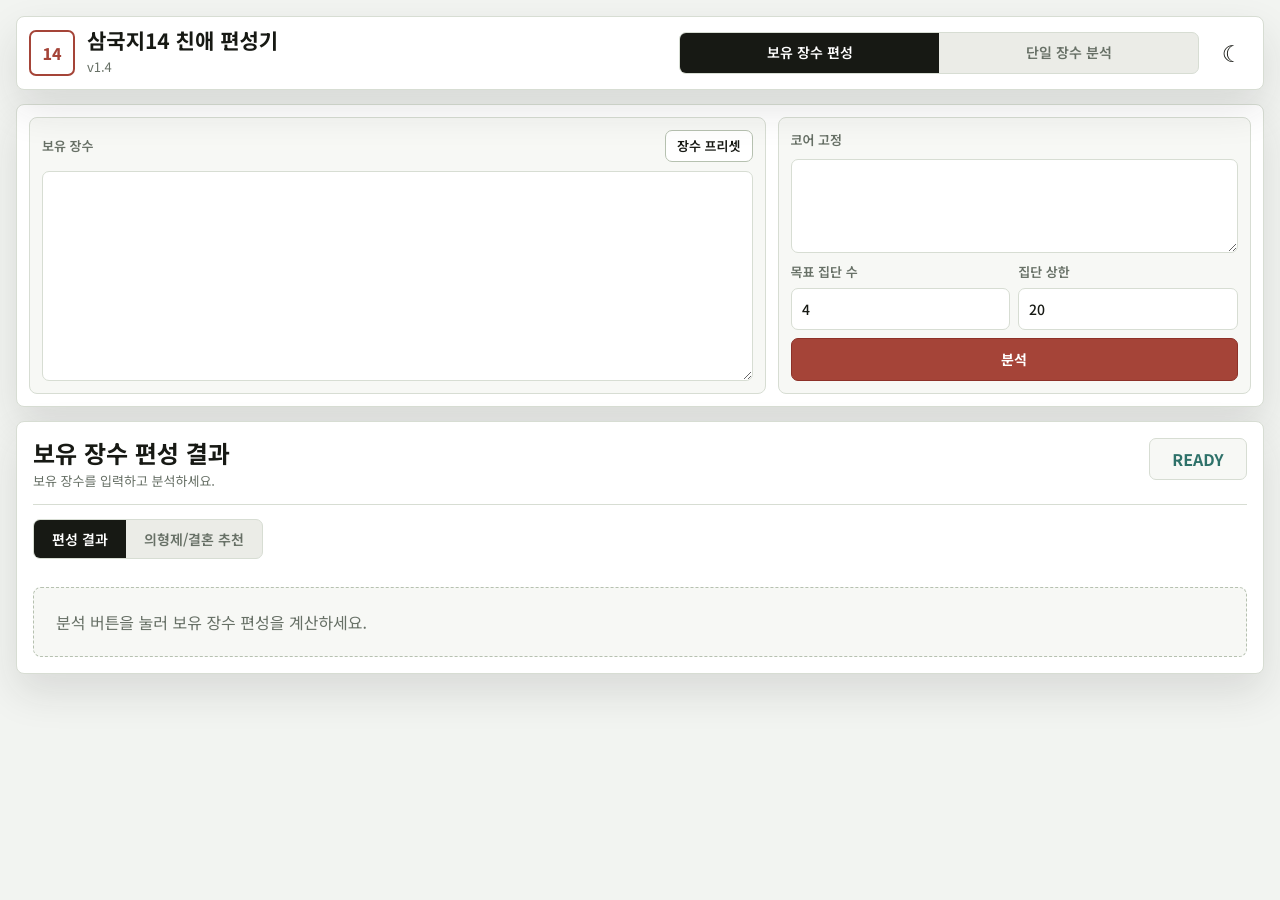
==== docs/index.html @ 71fe8b12 "Prepare v1.4 release" ====
<!doctype html>
<html lang="ko">
  <head>
    <meta charset="utf-8" />
    <meta name="viewport" content="width=device-width, initial-scale=1" />
    <title>삼국지14 친애 편성기</title>
    <script>
      (() => {
        const stored = localStorage.getItem("san14-theme");
        const systemDark = window.matchMedia?.("(prefers-color-scheme: dark)")?.matches;
        document.documentElement.dataset.theme = stored || (systemDark ? "dark" : "light");
      })();
    </script>
    <link rel="stylesheet" href="./styles.css?v=1.4" />
  </head>
  <body>
    <main class="lab-shell">
      <header class="topbar">
        <div class="brand">
          <span class="brand-mark">14</span>
          <div class="brand-copy">
            <h1>삼국지14 친애 편성기</h1>
            <p>v1.4</p>
          </div>
        </div>

        <div class="segmented" role="tablist" aria-label="분석 모드">
          <button class="segment active" type="button" data-mode="roster">보유 장수 편성</button>
          <button class="segment" type="button" data-mode="single">단일 장수 분석</button>
        </div>

        <button id="themeToggle" class="theme-toggle" type="button" aria-label="다크 테마로 변경">☾</button>
      </header>

      <section class="control-workbench" aria-label="입력 패널">
        <section class="form-section roster-panel" data-panel="roster">
          <div class="input-card roster-entry">
            <div class="input-card-header">
              <label for="rosterInput">보유 장수</label>
              <details class="preset-popover">
                <summary>장수 프리셋</summary>
                <div class="preset-panel" role="group" aria-label="장수 프리셋">
                  <span class="preset-title">장수 프리셋</span>
                  <div class="sample-rosters">
                    <button class="ghost-button sample-button" type="button" data-sample-roster="cao">조조</button>
                    <button class="ghost-button sample-button" type="button" data-sample-roster="liu">유비</button>
                    <button class="ghost-button sample-button" type="button" data-sample-roster="sun">손권</button>
                    <button class="ghost-button sample-button" type="button" data-sample-roster="yuan">원소</button>
                  </div>
                </div>
              </details>
            </div>
            <textarea id="rosterInput" spellcheck="false" autocomplete="off"></textarea>
          </div>

          <div class="input-card roster-options">
            <label for="coreInput">코어 고정</label>
            <textarea id="coreInput" class="compact-textarea" spellcheck="false" autocomplete="off"></textarea>
            <div class="roster-limits">
              <label class="limit-field" for="groupCount">
                <span>목표 집단 수</span>
                <input id="groupCount" type="number" min="1" value="4" />
              </label>
              <label class="limit-field" for="maxSize">
                <span>집단 상한</span>
                <input id="maxSize" type="number" min="3" max="30" value="20" />
              </label>
              <button id="runButton" class="run-button roster-run-button" type="button" data-run-action>분석</button>
            </div>
          </div>

          <div id="duplicateSelectors" class="duplicate-selectors hidden"></div>
        </section>

        <section class="form-section single-panel hidden" data-panel="single">
          <div class="input-card single-entry">
            <div class="single-label-row">
              <label for="centerInput">분석 장수</label>
              <label for="hopDepth">탐색 단계</label>
            </div>
            <div class="single-row">
              <div class="single-search-field" id="singleSearchField">
                <input
                  id="centerInput"
                  autocomplete="off"
                  role="combobox"
                  aria-expanded="false"
                  aria-controls="singleOfficerDropdown"
                />
                <div id="singleOfficerDropdown" class="single-officer-dropdown hidden" role="listbox"></div>
              </div>
              <input id="hopDepth" type="number" min="1" max="4" value="4" />
              <button class="run-button" type="button" data-run-action>분석</button>
            </div>
          </div>
        </section>
      </section>

      <section class="result-pane">
        <div class="result-header">
          <div>
            <h2 id="resultTitle">보유 장수 편성 결과</h2>
            <p id="resultMeta">보유 장수를 입력하고 분석하세요.</p>
          </div>
          <div id="scoreBadge" class="score-badge">READY</div>
        </div>

        <div id="resultTabs" class="result-tabs" role="tablist" aria-label="결과 보기">
          <button class="result-tab active" type="button" data-result-tab="formation">편성 결과</button>
          <button class="result-tab" type="button" data-result-tab="oath">의형제/결혼 추천</button>
        </div>

        <div id="recommendationFilters" class="recommendation-filters hidden" aria-label="추천 필터">
          <label class="recommendation-filter">
            <input type="checkbox" data-rec-filter="oath" checked />
            <span>의형제</span>
          </label>
          <label class="recommendation-filter">
            <input type="checkbox" data-rec-filter="marriage" checked />
            <span>결혼</span>
          </label>
          <label class="recommendation-filter">
            <input type="checkbox" data-rec-filter="rescue" checked />
            <span>미편성 구제</span>
          </label>
          <label class="recommendation-filter">
            <input type="checkbox" data-rec-filter="support" checked />
            <span>응원/악주 보강</span>
          </label>
        </div>

        <div id="warnings" class="warnings"></div>
        <div id="results" class="results"></div>
        <div id="oathResults" class="results hidden"></div>
      </section>
    </main>

    <template id="groupTemplate">
      <article class="group-card">
        <div class="group-top">
          <h3></h3>
          <span class="group-score"></span>
        </div>
        <div class="member-list"></div>
        <div class="relation-list"></div>
      </article>
    </template>

    <script src="./data.js?v=1.4"></script>
    <script src="./app.js?v=1.4"></script>
  </body>
</html>
---- docs/styles.css ----
@import url("https://fonts.googleapis.com/css2?family=Noto+Sans+KR:wght@400;500;600;700;800&display=swap");

:root {
  color-scheme: light;
  --font-ui: "Noto Sans KR", "Segoe UI", "Malgun Gothic", system-ui, sans-serif;
  --weight-body: 400;
  --weight-ui: 500;
  --weight-label: 600;
  --weight-strong: 700;
  --weight-heavy: 800;
  --paper: #f2f4f1;
  --panel: #ffffff;
  --panel-soft: #f7f8f5;
  --panel-strong: #ebece7;
  --ink: #171914;
  --muted: #677066;
  --subtle: #8a9188;
  --line: #d7ddd3;
  --line-strong: #b6c1b0;
  --field: #ffffff;
  --field-focus: rgba(46, 113, 105, 0.2);
  --red: #a54438;
  --red-strong: #8d3128;
  --blue: #2e7169;
  --green: #5f8057;
  --gold: #9a7423;
  --gold-soft: #fff5d7;
  --accent-score-top: #2e7169;
  --accent-score-high: #5f8057;
  --accent-score-mid: #9a7423;
  --accent-score-low: #727a70;
  --accent-line: #9a7423;
  --accent-strong: #a54438;
  --accent-support: #5f8057;
  --accent-unassigned: #727a70;
  --accent-cross-related: #2e7169;
  --shadow: 0 18px 42px rgba(30, 36, 29, 0.12);
  --shadow-soft: 0 1px 2px rgba(30, 36, 29, 0.08);
  --radius: 8px;
}

html[data-theme="dark"] {
  color-scheme: dark;
  --paper: #131512;
  --panel: #1d201b;
  --panel-soft: #242820;
  --panel-strong: #2d3128;
  --ink: #f2f0e7;
  --muted: #aaa99d;
  --subtle: #84887c;
  --line: #3b4037;
  --line-strong: #585f51;
  --field: #171a15;
  --field-focus: rgba(93, 172, 163, 0.23);
  --red: #dd7569;
  --red-strong: #ef9185;
  --blue: #68afa5;
  --green: #94b67a;
  --gold: #d5b764;
  --gold-soft: rgba(213, 183, 100, 0.14);
  --accent-score-top: #68afa5;
  --accent-score-high: #94b67a;
  --accent-score-mid: #d5b764;
  --accent-score-low: #949b8e;
  --accent-line: #d5b764;
  --accent-strong: #dd7569;
  --accent-support: #94b67a;
  --accent-unassigned: #949b8e;
  --accent-cross-related: #68afa5;
  --shadow: 0 18px 42px rgba(0, 0, 0, 0.32);
  --shadow-soft: 0 1px 2px rgba(0, 0, 0, 0.3);
}

* {
  box-sizing: border-box;
}

html {
  min-width: 320px;
}

body {
  margin: 0;
  min-height: 100vh;
  background: var(--paper);
  color: var(--ink);
  font-family: var(--font-ui);
  font-weight: var(--weight-body);
  line-height: 1.5;
  letter-spacing: 0;
  text-rendering: geometricPrecision;
  -webkit-font-smoothing: antialiased;
  font-synthesis-weight: none;
}

button,
input,
select,
textarea {
  font-family: var(--font-ui);
  font-size: 14px;
  font-weight: var(--weight-ui);
  line-height: 1.35;
  letter-spacing: 0;
  font-synthesis-weight: none;
}

button {
  color: inherit;
}

button:focus-visible {
  outline: 2px solid var(--blue);
  outline-offset: 2px;
}

input:focus-visible,
select:focus-visible,
textarea:focus-visible {
  outline: 0;
}

option {
  background: var(--field);
  color: var(--ink);
  font-family: var(--font-ui);
  font-size: 14px;
  font-weight: var(--weight-ui);
}

h1,
h2,
h3,
p {
  margin: 0;
}

.hidden {
  display: none !important;
}

.lab-shell {
  width: min(1580px, 100%);
  min-height: 100vh;
  margin: 0 auto;
  padding: 16px;
}

.topbar,
.control-workbench,
.result-pane {
  border: 1px solid var(--line);
  border-radius: var(--radius);
  background: var(--panel);
  box-shadow: var(--shadow);
}

.topbar {
  position: sticky;
  top: 0;
  z-index: 100;
  isolation: isolate;
  display: grid;
  grid-template-columns: minmax(260px, 1fr) minmax(360px, 520px) auto;
  align-items: center;
  gap: 14px;
  padding: 12px;
}

.brand {
  display: grid;
  grid-template-columns: 46px minmax(0, 1fr);
  align-items: center;
  gap: 12px;
}

.brand-mark {
  display: grid;
  place-items: center;
  width: 46px;
  height: 46px;
  border: 2px solid var(--red);
  border-radius: 7px;
  color: var(--red);
  font-weight: var(--weight-heavy);
}

.brand-copy {
  min-width: 0;
}

h1 {
  overflow-wrap: anywhere;
  font-size: 21px;
  font-weight: var(--weight-strong);
  line-height: 1.15;
}

h2,
h3 {
  font-weight: var(--weight-strong);
}

.brand-copy p,
.result-header p {
  margin-top: 4px;
  color: var(--muted);
  font-size: 13px;
}

.theme-toggle {
  display: grid;
  place-items: center;
  width: 38px;
  height: 38px;
  border: 0;
  background: transparent;
  color: var(--ink);
  cursor: pointer;
  font-size: 23px;
  font-weight: var(--weight-label);
}

.theme-toggle:hover {
  color: var(--blue);
}

.segmented,
.result-tabs {
  display: grid;
  border: 1px solid var(--line);
  border-radius: 7px;
  background: var(--panel-strong);
  overflow: hidden;
}

.segmented {
  grid-template-columns: 1fr 1fr;
  min-height: 42px;
}

.segment,
.result-tab {
  border: 0;
  background: transparent;
  color: var(--muted);
  cursor: pointer;
  font-size: 14px;
  font-weight: var(--weight-label);
}

.segment.active,
.result-tab.active {
  background: var(--ink);
  color: var(--panel);
}

.control-workbench {
  display: grid;
  grid-template-columns: minmax(0, 1fr);
  align-items: start;
  gap: 12px;
  margin-top: 14px;
  padding: 12px;
}

.input-card,
.duplicate-selectors {
  border: 1px solid var(--line);
  border-radius: var(--radius);
  background: var(--panel-soft);
}

.input-card-header {
  position: relative;
  display: grid;
  grid-template-columns: minmax(0, 1fr) auto;
  align-items: center;
  gap: 10px;
}

.preset-popover {
  position: relative;
}

.preset-popover summary {
  display: inline-grid;
  place-items: center;
  min-height: 32px;
  padding: 0 11px;
  border: 1px solid var(--line-strong);
  border-radius: 7px;
  background: var(--panel);
  color: var(--ink);
  cursor: pointer;
  font-size: 13px;
  font-weight: var(--weight-label);
  list-style: none;
}

.preset-popover summary::-webkit-details-marker {
  display: none;
}

.preset-popover summary:hover {
  border-color: var(--blue);
  color: var(--blue);
}

.preset-popover summary:focus-visible {
  outline: 2px solid var(--blue);
  outline-offset: 2px;
}

.preset-panel {
  position: absolute;
  top: calc(100% + 7px);
  right: 0;
  z-index: 40;
  display: grid;
  gap: 9px;
  width: min(300px, calc(100vw - 44px));
  padding: 11px;
  border: 1px solid var(--line-strong);
  border-radius: var(--radius);
  background: var(--panel);
  box-shadow: var(--shadow);
}

.preset-title {
  color: var(--muted);
  font-size: 12px;
  font-weight: var(--weight-strong);
}

.sample-rosters {
  display: grid;
  grid-template-columns: repeat(2, minmax(0, 1fr));
  gap: 7px;
}

.form-section {
  min-width: 0;
}

.roster-panel {
  display: grid;
  grid-template-columns: minmax(380px, 1.4fr) minmax(280px, 0.9fr);
  gap: 12px;
}

.single-panel {
  grid-column: 1 / -1;
}

.input-card {
  display: grid;
  gap: 9px;
  padding: 12px;
}

.duplicate-selectors {
  grid-column: 1 / -1;
  display: grid;
  max-height: 300px;
  overflow-y: auto;
}

.duplicate-selector-title {
  position: sticky;
  top: 0;
  z-index: 1;
  padding: 12px;
  border-bottom: 1px solid var(--line);
  background: var(--panel-soft);
  font-size: 13px;
  font-weight: var(--weight-strong);
}

.duplicate-selector-list {
  display: grid;
  gap: 10px;
  padding: 10px 12px 12px;
}

.duplicate-selector-row {
  display: grid;
  gap: 5px;
}

.duplicate-selector-row select {
  font-family: var(--font-ui);
  font-size: 13px;
  font-variant-numeric: tabular-nums;
}

.duplicate-selector-name,
label,
.limit-field span {
  color: var(--muted);
  font-size: 13px;
  font-weight: var(--weight-label);
}

textarea,
input,
select {
  width: 100%;
  border: 1px solid var(--line);
  border-radius: 7px;
  background: var(--field);
  color: var(--ink);
}

textarea {
  min-height: 210px;
  padding: 12px;
  line-height: 1.55;
  resize: vertical;
}

.compact-textarea {
  min-height: 94px;
}

input,
select {
  height: 42px;
  padding: 0 10px;
}

textarea:focus,
input:focus,
select:focus {
  border-color: var(--blue);
  box-shadow: 0 0 0 3px var(--field-focus);
}

.roster-limits {
  display: grid;
  grid-template-columns: minmax(0, 1fr) minmax(0, 1fr);
  gap: 8px;
}

.limit-field {
  display: grid;
  gap: 6px;
}

.single-label-row,
.single-row {
  display: grid;
  grid-template-columns: minmax(260px, 1fr) 120px 120px;
  gap: 8px;
}

.single-label-row {
  align-items: end;
}

.single-label-row label[for="hopDepth"] {
  grid-column: 2;
}

.single-row {
  align-items: start;
}

.single-search-field {
  position: relative;
  min-width: 0;
}

.single-search-field input {
  width: 100%;
}

.single-officer-dropdown {
  position: absolute;
  top: calc(100% + 6px);
  left: 0;
  z-index: 50;
  width: min(330px, calc(100vw - 56px));
  max-height: 360px;
  overflow: auto;
  overscroll-behavior: contain;
  border: 1px solid var(--line-strong);
  border-radius: 7px;
  background: var(--panel);
  box-shadow: 0 16px 36px rgba(30, 36, 29, 0.18);
}

html[data-theme="dark"] .single-officer-dropdown {
  box-shadow: 0 18px 38px rgba(0, 0, 0, 0.34);
}

.single-officer-table {
  display: grid;
  min-width: 300px;
}

.single-officer-row {
  display: grid;
  grid-template-columns: minmax(58px, 1fr) repeat(5, 34px);
  justify-content: start;
  column-gap: 4px;
  align-items: center;
  min-height: 32px;
  padding: 5px 8px;
  border: 0;
  border-bottom: 1px solid var(--line);
  background: var(--panel);
  color: var(--ink);
  font: inherit;
  text-align: left;
}

.single-officer-header {
  position: sticky;
  top: 0;
  z-index: 1;
  min-height: 30px;
  background: var(--panel-soft);
  color: var(--muted);
  font-size: 11px;
  font-weight: var(--weight-strong);
}

.single-officer-option {
  width: 100%;
  cursor: pointer;
  font-size: 12px;
}

.single-officer-option:hover,
.single-officer-option.is-active {
  background:
    linear-gradient(
      0deg,
      color-mix(in srgb, var(--accent-cross-related) 10%, transparent),
      color-mix(in srgb, var(--accent-cross-related) 10%, transparent)
    ),
    var(--panel);
}

.single-officer-name {
  min-width: 0;
  overflow: hidden;
  font-weight: var(--weight-strong);
  text-overflow: ellipsis;
  white-space: nowrap;
}

.single-officer-stat {
  color: var(--red);
  font-weight: var(--weight-label);
  text-align: center;
}

.single-officer-empty {
  padding: 14px 12px;
  color: var(--muted);
  font-size: 12px;
}

.ghost-button,
.run-button {
  min-height: 42px;
  border-radius: 7px;
  cursor: pointer;
  font-size: 14px;
  font-weight: var(--weight-strong);
  transition:
    background 0.15s ease,
    border-color 0.15s ease,
    color 0.15s ease,
    transform 0.15s ease;
}

.ghost-button {
  border: 1px solid var(--line-strong);
  background: var(--panel);
}

.ghost-button:hover,
.recommendation-filter:hover {
  border-color: var(--blue);
  color: var(--blue);
}

.run-button {
  border: 1px solid var(--red-strong);
  background: var(--red);
  color: #fff;
}

.roster-run-button {
  grid-column: 1 / -1;
}

.run-button:hover {
  background: var(--red-strong);
  transform: translateY(-1px);
}

.result-pane {
  margin-top: 14px;
  padding: 16px;
}

.result-header {
  display: grid;
  grid-template-columns: minmax(0, 1fr) auto;
  align-items: start;
  gap: 14px;
  padding-bottom: 14px;
  border-bottom: 1px solid var(--line);
}

h2 {
  overflow-wrap: anywhere;
  font-size: 24px;
  line-height: 1.22;
}

.score-badge {
  display: grid;
  place-items: center;
  min-width: 98px;
  min-height: 42px;
  padding: 8px 12px;
  border: 1px solid var(--line);
  border-radius: 7px;
  background: var(--panel-soft);
  color: var(--blue);
  font-weight: var(--weight-strong);
}

.result-tabs {
  grid-template-columns: auto auto;
  width: fit-content;
  max-width: 100%;
  margin-top: 14px;
}

.result-tab {
  min-height: 38px;
  padding: 0 18px;
  white-space: nowrap;
}

.recommendation-filters {
  display: flex;
  flex-wrap: wrap;
  gap: 8px;
  margin-top: 12px;
}

.recommendation-filter {
  display: inline-flex;
  align-items: center;
  gap: 7px;
  min-height: 32px;
  padding: 5px 10px;
  border: 1px solid var(--line);
  border-radius: 7px;
  background: var(--panel);
  font-size: 13px;
  font-weight: var(--weight-label);
  cursor: pointer;
}

.recommendation-filter input {
  display: grid;
  place-content: center;
  width: 15px;
  height: 15px;
  margin: 0;
  padding: 0;
  flex: 0 0 auto;
  appearance: none;
  border: 1px solid var(--line-strong);
  border-radius: 4px;
  background: var(--field);
  cursor: pointer;
}

.recommendation-filter input::before {
  content: "";
  width: 7px;
  height: 4px;
  border-bottom: 2px solid #fff;
  border-left: 2px solid #fff;
  transform: translateY(-1px) rotate(-45deg) scale(0);
  transform-origin: center;
}

.recommendation-filter input:checked {
  border-color: var(--blue);
  background: var(--blue);
}

.recommendation-filter input:checked::before {
  transform: translateY(-1px) rotate(-45deg) scale(1);
}

.recommendation-filter input:focus-visible {
  box-shadow: 0 0 0 3px var(--field-focus);
}

.recommendation-filter:has(input:not(:checked)) {
  background: var(--panel-soft);
  color: var(--muted);
}

.warnings {
  display: grid;
  gap: 8px;
  margin-top: 12px;
}

.warning {
  border-left: 4px solid var(--gold);
  border-radius: 7px;
  background: var(--gold-soft);
  padding: 10px 12px;
}

.results {
  display: grid;
  grid-template-columns: repeat(auto-fit, minmax(min(440px, 100%), 1fr));
  gap: 14px;
  margin-top: 16px;
}

.group-card {
  --card-accent: var(--accent-score-low);
  position: relative;
  min-width: 0;
  overflow: hidden;
  border: 1px solid var(--line-strong);
  border-top: 3px solid var(--card-accent);
  border-radius: var(--radius);
  background: var(--panel);
  padding: 13px 14px 14px;
  box-shadow: 0 8px 22px rgba(30, 36, 29, 0.08);
}

html[data-theme="dark"] .group-card {
  box-shadow: 0 8px 22px rgba(0, 0, 0, 0.24);
}

.tone-score-top {
  --card-accent: var(--accent-score-top);
}

.tone-score-high {
  --card-accent: var(--accent-score-high);
}

.tone-score-mid {
  --card-accent: var(--accent-score-mid);
}

.tone-score-low {
  --card-accent: var(--accent-score-low);
}

.tone-line {
  --card-accent: var(--accent-line);
}

.tone-strong {
  --card-accent: var(--accent-strong);
}

.tone-support {
  --card-accent: var(--accent-support);
}

.tone-unassigned {
  --card-accent: var(--accent-unassigned);
}

.group-top {
  display: grid;
  grid-template-columns: minmax(0, 1fr) auto;
  gap: 12px;
  align-items: center;
  padding-bottom: 10px;
  border-bottom: 1px solid var(--line);
}

.group-top h3 {
  min-width: 0;
}

h3 {
  overflow-wrap: anywhere;
  font-size: 16px;
  line-height: 1.28;
}

.group-score {
  color: var(--red);
  font-size: 13px;
  font-weight: var(--weight-strong);
  white-space: nowrap;
}

.group-subtitle {
  margin-top: 7px;
  color: var(--muted);
  font-size: 13px;
  line-height: 1.45;
}

.member-list {
  display: flex;
  flex-wrap: wrap;
  gap: 5px;
  margin-top: 10px;
}

.roster-group-card > .member-list {
  align-content: flex-start;
  height: 101px;
  padding: 5px 3px 8px;
  overflow-x: hidden;
  overflow-y: auto;
}

.member-chip,
.change-badge {
  display: inline-flex;
  align-items: center;
  gap: 5px;
  max-width: 100%;
  min-height: 26px;
  padding: 3px 7px;
  border: 1px solid var(--line);
  border-radius: 6px;
  background: var(--panel-soft);
  font-size: 12px;
  font-weight: var(--weight-label);
}

.member-chip {
  cursor: default;
  transition:
    background-color 140ms ease,
    border-color 140ms ease,
    box-shadow 140ms ease,
    color 140ms ease,
    transform 140ms ease;
}

.member-chip[draggable="true"] {
  cursor: grab;
}

.member-chip[draggable="true"]:active {
  cursor: grabbing;
}

.member-chip.is-dragging {
  opacity: 0.5;
  transform: scale(0.98);
}

.member-chip:hover,
.member-chip.is-hovered {
  border-color: var(--card-accent);
  background: var(--panel);
  box-shadow: 0 5px 12px rgba(30, 36, 29, 0.14);
  color: var(--ink);
  transform: translateY(-1px);
}

html[data-theme="dark"] .member-chip:hover,
html[data-theme="dark"] .member-chip.is-hovered {
  box-shadow: 0 5px 14px rgba(0, 0, 0, 0.28);
}

.member-chip.is-cross-related {
  border-color: color-mix(in srgb, var(--accent-cross-related) 78%, var(--line));
  background:
    linear-gradient(
      0deg,
      color-mix(in srgb, var(--accent-cross-related) 15%, transparent),
      color-mix(in srgb, var(--accent-cross-related) 15%, transparent)
    ),
    var(--panel);
  box-shadow:
    0 0 0 2px color-mix(in srgb, var(--accent-cross-related) 20%, transparent),
    0 4px 10px rgba(30, 36, 29, 0.12);
  color: var(--ink);
  transform: translateY(-1px);
}

html[data-theme="dark"] .member-chip.is-cross-related {
  background:
    linear-gradient(
      0deg,
      color-mix(in srgb, var(--accent-cross-related) 20%, transparent),
      color-mix(in srgb, var(--accent-cross-related) 20%, transparent)
    ),
    var(--panel);
  box-shadow:
    0 0 0 2px color-mix(in srgb, var(--accent-cross-related) 24%, transparent),
    0 4px 12px rgba(0, 0, 0, 0.24);
}

.member-chip strong {
  color: var(--red);
  font-weight: var(--weight-strong);
}

.officer-profile {
  display: grid;
  gap: 14px;
  margin-top: 12px;
}

.profile-block {
  display: grid;
  gap: 8px;
}

.stat-grid {
  display: grid;
  grid-template-columns: repeat(auto-fit, minmax(78px, 1fr));
  gap: 6px;
}

.stat-cell {
  display: grid;
  gap: 2px;
  min-height: 54px;
  padding: 8px 9px;
  border: 1px solid var(--line);
  border-radius: 6px;
  background: var(--panel-soft);
}

.stat-cell span {
  color: var(--muted);
  font-size: 11px;
  font-weight: var(--weight-label);
}

.stat-cell strong {
  color: var(--ink);
  font-size: 18px;
  font-weight: var(--weight-strong);
  line-height: 1;
}

.event-stat-line {
  color: var(--muted);
  font-size: 12px;
  line-height: 1.45;
}

.trait-dex-list {
  display: grid;
  gap: 6px;
}

.trait-dex-row {
  display: grid;
  grid-template-columns: minmax(70px, 0.18fr) auto minmax(0, 1fr);
  gap: 8px;
  align-items: center;
  min-height: 34px;
  padding: 6px 8px;
  border: 1px solid var(--line);
  border-left: 3px solid var(--line-strong);
  border-radius: 6px;
  background: var(--panel-soft);
  font-size: 12px;
}

.trait-dex-row.trait-gold {
  border-left-color: var(--gold);
}

.trait-dex-row.trait-blue {
  border-left-color: var(--blue);
}

.trait-dex-row.trait-red {
  border-left-color: var(--red);
}

.trait-dex-name {
  min-width: 0;
  overflow: hidden;
  font-weight: var(--weight-strong);
  text-overflow: ellipsis;
  white-space: nowrap;
}

.trait-dex-score {
  color: var(--red);
  font-weight: var(--weight-strong);
  white-space: nowrap;
}

.trait-dex-description {
  min-width: 0;
  color: var(--muted);
  line-height: 1.45;
}

.formation-chip-list {
  display: flex;
  flex-wrap: wrap;
  gap: 6px;
}

.formation-chip {
  display: inline-flex;
  align-items: center;
  min-height: 28px;
  padding: 4px 9px;
  border: 1px solid var(--line);
  border-radius: 6px;
  background: var(--panel-soft);
  font-size: 12px;
  font-weight: var(--weight-label);
}

.group-formation-summary {
  display: grid;
  gap: 6px;
  margin-top: 10px;
  padding-top: 10px;
  border-top: 1px solid var(--line);
}

.formation-summary-row {
  display: grid;
  grid-template-columns: minmax(52px, auto) minmax(0, 1fr);
  align-items: center;
  gap: 8px;
  min-height: 28px;
  padding: 4px 7px;
  border: 1px solid var(--line);
  border-left: 3px solid var(--card-accent);
  border-radius: 6px;
  background: var(--panel-soft);
  font-size: 12px;
}

.formation-summary-name {
  font-weight: var(--weight-strong);
  white-space: nowrap;
}

.formation-summary-members {
  min-width: 0;
  overflow: hidden;
  color: var(--muted);
  text-overflow: ellipsis;
  white-space: nowrap;
}

.formation-summary-empty {
  grid-template-columns: 1fr;
  color: var(--muted);
}

.formation-summary-row.is-empty {
  border-left-color: var(--line);
  color: var(--muted);
}

.formation-summary-row.is-empty .formation-summary-name {
  color: var(--muted);
  font-weight: var(--weight-label);
}

.relation-list,
.recommendations {
  display: grid;
  gap: 6px;
  margin-top: 12px;
}

.group-card > .relation-list {
  padding-top: 10px;
  border-top: 1px solid var(--line);
}

.group-card > .relation-list.affinity-list {
  padding-top: 0;
  border-top: 0;
}

.section-label {
  grid-column: 1 / -1;
  margin-top: 0;
  color: var(--muted);
  font-size: 11px;
  font-weight: var(--weight-strong);
}

.path-section-label {
  margin-top: 13px;
}

.relation-grid {
  grid-template-columns: repeat(auto-fill, minmax(104px, 118px));
  align-items: stretch;
  justify-content: start;
}

.relation-grid.affinity-list {
  grid-template-columns: repeat(auto-fit, minmax(220px, 1fr));
}

.relation-card {
  display: grid;
  grid-template-columns: minmax(2.6em, 1fr) auto minmax(2.6em, 1fr);
  align-items: center;
  gap: 5px;
  min-height: 32px;
  padding: 5px 7px;
  border: 1px solid var(--line);
  border-left: 3px solid var(--blue);
  border-radius: 6px;
  background: var(--panel-soft);
  font-size: 12px;
}

.affinity-card {
  grid-template-columns: minmax(0, 1fr) auto auto minmax(0, 1fr);
}

.compact-relation-card {
  grid-template-columns: 3.2em auto 3.2em;
  justify-content: start;
}

.compact-relation-card .relation-name {
  width: 3.2em;
  max-width: 3.2em;
}

.affinity-arrow {
  color: var(--muted);
  font-weight: var(--weight-strong);
}

.relation-name {
  min-width: 0;
  overflow: hidden;
  font-weight: var(--weight-strong);
  text-overflow: ellipsis;
  white-space: nowrap;
}

.relation-target {
  color: var(--muted);
  font-weight: var(--weight-ui);
}

.relation-more {
  grid-template-columns: 1fr;
  color: var(--muted);
  font-weight: var(--weight-label);
}

.relation-line {
  padding: 5px 7px;
  border-left: 3px solid var(--blue);
  border-radius: 6px;
  background: var(--panel-soft);
  transition:
    background-color 140ms ease,
    border-color 140ms ease,
    box-shadow 140ms ease,
    filter 140ms ease,
    opacity 140ms ease,
    transform 140ms ease;
}

.relation-line.star {
  border-left-color: var(--gold);
}

.relation-line.double {
  border-left-color: var(--green);
}

.roster-group-card > .relation-list .relation-card {
  border-left: 1px solid var(--line);
}

.group-card.has-cross-hover {
  border-color: var(--card-accent);
  box-shadow:
    inset 0 0 0 2px color-mix(in srgb, var(--card-accent) 36%, transparent),
    0 0 0 3px color-mix(in srgb, var(--card-accent) 20%, transparent),
    0 10px 24px rgba(30, 36, 29, 0.13);
}

.group-card.is-drop-target {
  border-color: var(--accent-cross-related);
  box-shadow:
    inset 0 0 0 2px color-mix(in srgb, var(--accent-cross-related) 34%, transparent),
    0 0 0 3px color-mix(in srgb, var(--accent-cross-related) 24%, transparent),
    0 12px 26px rgba(30, 36, 29, 0.16);
}

.group-card.has-member-hover .relation-line[data-a][data-b] {
  opacity: 0.36;
  filter: saturate(0.65);
}

.group-card.has-member-hover .relation-line.is-related[data-a][data-b] {
  border-color: var(--card-accent);
  border-left-color: var(--card-accent);
  background: var(--panel);
  box-shadow: 0 5px 12px rgba(30, 36, 29, 0.12);
  filter: none;
  opacity: 1;
  transform: translateY(-1px);
}

html[data-theme="dark"] .group-card.has-cross-hover {
  box-shadow:
    inset 0 0 0 2px color-mix(in srgb, var(--card-accent) 38%, transparent),
    0 0 0 3px color-mix(in srgb, var(--card-accent) 24%, transparent),
    0 10px 24px rgba(0, 0, 0, 0.3);
}

html[data-theme="dark"] .group-card.is-drop-target {
  box-shadow:
    inset 0 0 0 2px color-mix(in srgb, var(--accent-cross-related) 38%, transparent),
    0 0 0 3px color-mix(in srgb, var(--accent-cross-related) 28%, transparent),
    0 12px 26px rgba(0, 0, 0, 0.32);
}

html[data-theme="dark"] .group-card.has-member-hover .relation-line.is-related[data-a][data-b] {
  box-shadow: 0 5px 14px rgba(0, 0, 0, 0.24);
}

.relation-symbol {
  color: var(--red);
  font-weight: var(--weight-strong);
}

.path-relation-list {
  max-height: 440px;
  overflow-y: auto;
  overscroll-behavior: contain;
  padding: 10px;
  border: 1px solid var(--line);
  border-radius: var(--radius);
  background: var(--panel);
  align-content: start;
  margin-top: 7px;
}

.path-relation-line {
  display: flex;
  flex-wrap: wrap;
  align-items: center;
  gap: 3px 5px;
  min-height: 30px;
  padding: 5px 8px;
  font-size: 13px;
  font-weight: var(--weight-ui);
  line-height: 1.35;
}

.path-node {
  color: var(--ink);
  font-size: 13px;
  font-weight: var(--weight-label);
}

.path-symbol {
  font-size: 12px;
  line-height: 1;
}

.change-badges {
  display: flex;
  flex-wrap: wrap;
  gap: 5px;
}

.rec-line {
  min-height: 30px;
  padding: 5px 8px;
  border: 1px solid var(--line);
  border-radius: 6px;
  background: var(--panel-soft);
  font-size: 12px;
  font-weight: var(--weight-label);
}

.formation-preview-list {
  display: grid;
  gap: 8px;
  margin-top: 16px;
}

.recommendation-frame {
  display: grid;
  gap: 10px;
  margin-top: 14px;
  padding: 0;
  border: 0;
  background: transparent;
}

.recommendation-frame .oath-summary,
.recommendation-frame .recommendations,
.recommendation-frame.formation-preview-list {
  margin-top: 0;
}

.recommendation-frame + .recommendation-frame {
  margin-top: 16px;
}

.formation-preview-card {
  --card-accent: var(--line-strong);
  border: 1px solid var(--line);
  border-left: 3px solid var(--card-accent);
  border-radius: 7px;
  background: var(--panel);
  padding: 9px 10px;
}

.formation-preview-card h3 {
  font-size: 14px;
  line-height: 1.25;
}

.formation-preview-card .group-top {
  gap: 8px;
  padding-bottom: 7px;
}

.formation-preview-card .group-score {
  font-size: 12px;
}

.formation-preview-card .member-list {
  gap: 4px;
  margin-top: 8px;
}

.formation-preview-card .member-chip {
  min-height: 23px;
  padding: 2px 6px;
  border-radius: 5px;
  font-size: 11px;
}

#oathResults {
  grid-template-columns: repeat(auto-fit, minmax(min(500px, 100%), 1fr));
  align-items: start;
}

#oathResults > .group-card {
  --card-accent: var(--accent-support);
}

#oathResults > .group-card > .recommendation-frame:not(.formation-preview-list) {
  grid-template-columns: repeat(2, minmax(0, 1fr));
  gap: 10px 12px;
}

#oathResults .oath-summary {
  grid-column: 1 / -1;
}

#oathResults .recommendations {
  margin-top: 0;
}

#oathResults .formation-preview-list {
  position: relative;
  isolation: isolate;
  max-height: 520px;
  overflow-y: auto;
  overflow-x: hidden;
  overscroll-behavior: contain;
  padding: 10px;
  border: 1px solid var(--line);
  border-radius: var(--radius);
  background: var(--panel-soft);
}

#oathResults .formation-preview-list > .section-label {
  position: sticky;
  top: -10px;
  z-index: 20;
  margin: -10px -10px 0;
  padding: 9px 10px 13px;
  border-bottom: 1px solid var(--line);
  background: var(--panel-soft);
  box-shadow: 0 10px 0 var(--panel-soft);
  transform: translateZ(0);
}

#oathResults .formation-preview-card {
  position: relative;
  z-index: 0;
}

.oath-summary {
  display: grid;
  gap: 6px;
  margin-top: 12px;
}

.empty-state {
  grid-column: 1 / -1;
  border: 1px dashed var(--line-strong);
  border-radius: var(--radius);
  padding: 22px;
  color: var(--muted);
  background: var(--panel-soft);
}

.modal-backdrop {
  position: fixed;
  inset: 0;
  z-index: 1000;
  display: grid;
  place-items: center;
  padding: 24px;
  background: rgba(17, 22, 19, 0.42);
}

.officer-modal {
  width: min(720px, 100%);
  max-height: min(760px, calc(100vh - 48px));
  overflow-y: auto;
  border: 1px solid var(--line-strong);
  border-top: 3px solid var(--accent-cross-related);
  border-radius: var(--radius);
  background: var(--panel);
  padding: 16px;
  box-shadow: 0 22px 52px rgba(20, 26, 22, 0.24);
}

.modal-header {
  display: grid;
  grid-template-columns: minmax(0, 1fr) auto;
  gap: 12px;
  align-items: start;
  padding-bottom: 12px;
  border-bottom: 1px solid var(--line);
}

.modal-header h3 {
  font-size: 20px;
}

.modal-header p {
  margin-top: 3px;
  color: var(--muted);
  font-size: 13px;
}

.modal-close {
  display: grid;
  place-items: center;
  width: 34px;
  height: 34px;
  border: 1px solid var(--line);
  border-radius: 6px;
  background: var(--panel-soft);
  color: var(--ink);
  font-size: 20px;
  font-weight: var(--weight-strong);
  cursor: pointer;
}

.modal-close:hover {
  border-color: var(--accent-cross-related);
  background: var(--panel);
}

@media (max-width: 1040px) {
  .lab-shell {
    padding: 10px;
  }

  .topbar {
    position: static;
    grid-template-columns: minmax(0, 1fr) auto;
  }

  .segmented {
    grid-column: 1 / -1;
    order: 3;
  }

  .control-workbench,
  .roster-panel {
    grid-template-columns: 1fr;
  }

  .sample-rosters {
    grid-template-columns: repeat(2, minmax(0, 1fr));
  }

  .single-label-row,
  .single-row {
    grid-template-columns: 1fr 120px;
  }

  .single-row .run-button {
    grid-column: 1 / -1;
  }
}

@media (max-width: 620px) {
  .topbar,
  .control-workbench,
  .result-pane {
    border-radius: 7px;
  }

  .brand {
    grid-template-columns: 42px minmax(0, 1fr);
  }

  .brand-mark {
    width: 42px;
    height: 42px;
  }

  h1 {
    font-size: 19px;
  }

  .result-header {
    grid-template-columns: 1fr;
  }

  .score-badge {
    width: fit-content;
  }

  .result-tabs {
    width: 100%;
    grid-template-columns: 1fr 1fr;
  }

  .result-tab {
    padding: 0 10px;
  }

  .roster-limits,
  .single-label-row,
  .single-row {
    grid-template-columns: 1fr 1fr;
  }

  .run-button {
    grid-column: 1 / -1;
  }

  .relation-grid {
    grid-template-columns: repeat(auto-fill, minmax(104px, 118px));
  }

  .relation-grid.affinity-list {
    grid-template-columns: 1fr;
  }

  .trait-dex-row {
    grid-template-columns: minmax(0, 1fr) auto;
  }

  .trait-dex-description {
    grid-column: 1 / -1;
  }

  .formation-summary-row {
    grid-template-columns: 1fr;
  }

  .formation-summary-members {
    white-space: normal;
  }

  #oathResults > .group-card > .recommendation-frame:not(.formation-preview-list) {
    grid-template-columns: 1fr;
  }

  #oathResults .formation-preview-list {
    max-height: 460px;
  }
}
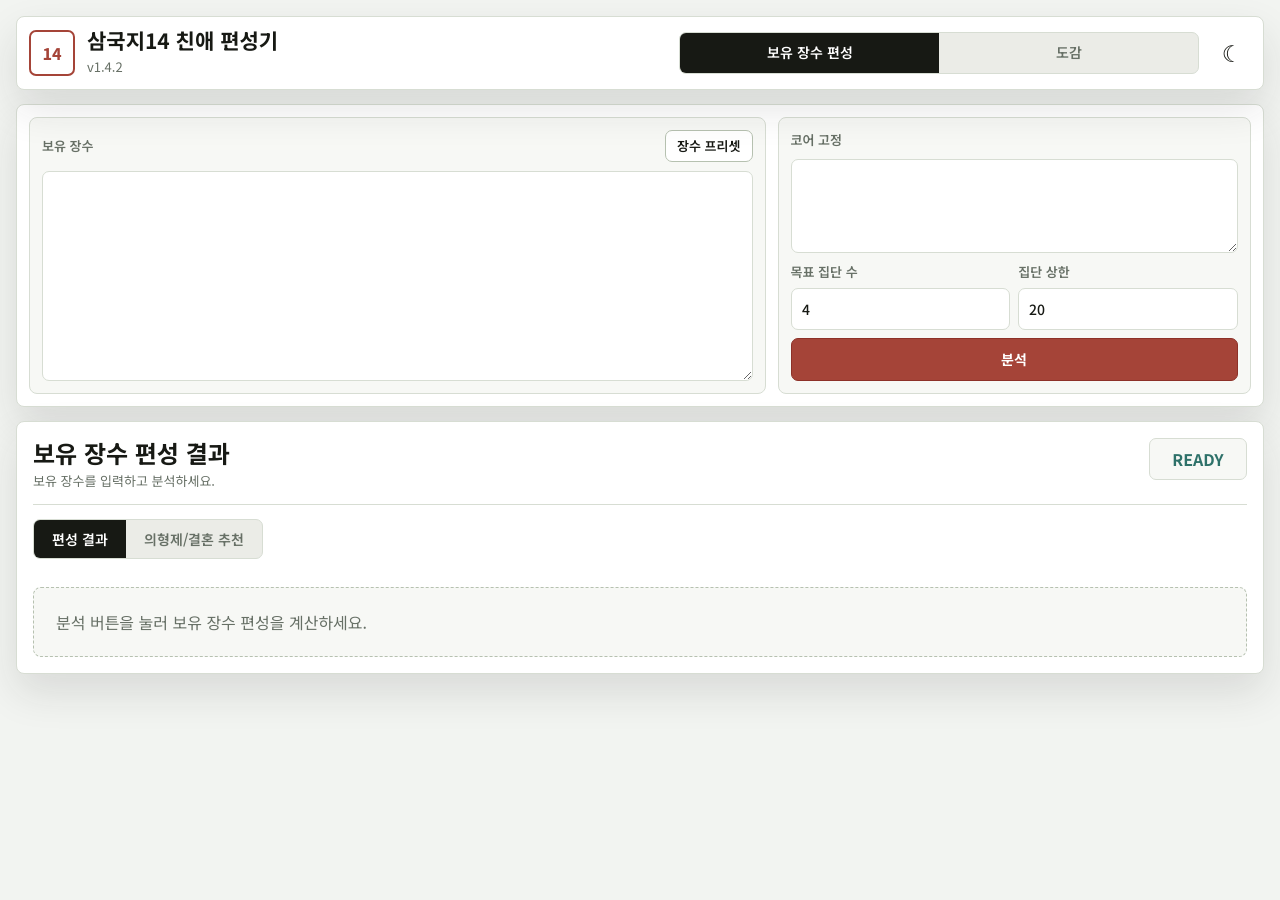
==== commit 0426b50e: "Release v1.4.2 dex updates" ====
--- a/docs/index.html
+++ b/docs/index.html
@@ -11,7 +11,7 @@
         document.documentElement.dataset.theme = stored || (systemDark ? "dark" : "light");
       })();
     </script>
-    <link rel="stylesheet" href="./styles.css?v=1.4" />
+    <link rel="stylesheet" href="./styles.css?v=1.4.2" />
   </head>
   <body>
     <main class="lab-shell">
@@ -20,13 +20,13 @@
           <span class="brand-mark">14</span>
           <div class="brand-copy">
             <h1>삼국지14 친애 편성기</h1>
-            <p>v1.4</p>
+            <p>v1.4.2</p>
           </div>
         </div>
 
         <div class="segmented" role="tablist" aria-label="분석 모드">
           <button class="segment active" type="button" data-mode="roster">보유 장수 편성</button>
-          <button class="segment" type="button" data-mode="single">단일 장수 분석</button>
+          <button class="segment" type="button" data-mode="single">도감</button>
         </div>
 
         <button id="themeToggle" class="theme-toggle" type="button" aria-label="다크 테마로 변경">☾</button>
@@ -73,9 +73,14 @@
         </section>
 
         <section class="form-section single-panel hidden" data-panel="single">
-          <div class="input-card single-entry">
+          <div id="dexTabs" class="dex-tabs" role="tablist" aria-label="도감 보기">
+            <button class="dex-tab active" type="button" data-dex-tab="officer">장수 도감</button>
+            <button class="dex-tab" type="button" data-dex-tab="trait">개성 도감</button>
+          </div>
+
+          <div class="input-card single-entry" data-dex-panel="officer">
             <div class="single-label-row">
-              <label for="centerInput">분석 장수</label>
+              <label for="centerInput">장수 검색</label>
               <label for="hopDepth">탐색 단계</label>
             </div>
             <div class="single-row">
@@ -92,6 +97,11 @@
               <input id="hopDepth" type="number" min="1" max="4" value="4" />
               <button class="run-button" type="button" data-run-action>분석</button>
             </div>
+          </div>
+
+          <div class="input-card trait-entry hidden" data-dex-panel="trait">
+            <label for="traitInput">개성 검색</label>
+            <input id="traitInput" autocomplete="off" />
           </div>
         </section>
       </section>
@@ -147,6 +157,6 @@
     </template>
 
     <script src="./data.js?v=1.4"></script>
-    <script src="./app.js?v=1.4"></script>
+    <script src="./app.js?v=1.4.2"></script>
   </body>
 </html>
--- a/docs/styles.css
+++ b/docs/styles.css
@@ -22,6 +22,7 @@
   --red: #a54438;
   --red-strong: #8d3128;
   --blue: #2e7169;
+  --trait-blue: #2f66b3;
   --green: #5f8057;
   --gold: #9a7423;
   --gold-soft: #fff5d7;
@@ -55,6 +56,7 @@
   --red: #dd7569;
   --red-strong: #ef9185;
   --blue: #68afa5;
+  --trait-blue: #7dadff;
   --green: #94b67a;
   --gold: #d5b764;
   --gold-soft: rgba(213, 183, 100, 0.14);
@@ -226,7 +228,8 @@
 }
 
 .segmented,
-.result-tabs {
+.result-tabs,
+.dex-tabs {
   display: grid;
   border: 1px solid var(--line);
   border-radius: 7px;
@@ -239,8 +242,14 @@
   min-height: 42px;
 }
 
+.dex-tabs {
+  grid-template-columns: repeat(2, minmax(0, 1fr));
+  min-height: 38px;
+}
+
 .segment,
-.result-tab {
+.result-tab,
+.dex-tab {
   border: 0;
   background: transparent;
   color: var(--muted);
@@ -250,7 +259,8 @@
 }
 
 .segment.active,
-.result-tab.active {
+.result-tab.active,
+.dex-tab.active {
   background: var(--ink);
   color: var(--panel);
 }
@@ -351,6 +361,8 @@
 
 .single-panel {
   grid-column: 1 / -1;
+  display: grid;
+  gap: 12px;
 }
 
 .input-card {
@@ -563,6 +575,102 @@
   font-size: 12px;
 }
 
+.trait-dex-table {
+  grid-column: 1 / -1;
+  display: grid;
+  gap: 0;
+  overflow: hidden;
+  border: 1px solid var(--line);
+  border-radius: var(--radius);
+  background: var(--panel);
+}
+
+.trait-dex-table-row {
+  display: grid;
+  grid-template-columns: minmax(86px, 0.16fr) minmax(260px, 0.58fr) minmax(260px, 0.7fr);
+  gap: 12px;
+  align-items: start;
+  padding: 10px 12px;
+  border-bottom: 1px solid var(--line);
+}
+
+.trait-dex-table-row:last-child {
+  border-bottom: 0;
+}
+
+.trait-dex-table-header {
+  position: sticky;
+  top: 0;
+  z-index: 1;
+  background: var(--panel-soft);
+  color: var(--muted);
+  font-size: 12px;
+  font-weight: var(--weight-strong);
+}
+
+.trait-dex-table-name {
+  display: flex;
+  flex-wrap: wrap;
+  gap: 6px;
+  align-items: center;
+  font-size: 13px;
+  font-weight: var(--weight-strong);
+}
+
+.trait-name-box {
+  display: inline-flex;
+  align-items: center;
+  min-height: 26px;
+  padding: 3px 9px;
+  border: 1px solid var(--line);
+  border-radius: 6px;
+  background: var(--panel);
+  color: var(--ink);
+  font-size: 12px;
+  font-weight: var(--weight-strong);
+  line-height: 1.2;
+  white-space: nowrap;
+}
+
+.trait-name-box.trait-gold {
+  border-color: color-mix(in srgb, var(--gold) 82%, var(--line));
+  background: color-mix(in srgb, var(--gold) 8%, var(--panel));
+  box-shadow: inset 0 0 0 1px color-mix(in srgb, var(--gold) 18%, transparent);
+}
+
+.trait-name-box.trait-blue {
+  border-color: color-mix(in srgb, var(--trait-blue) 82%, var(--line));
+  background: color-mix(in srgb, var(--trait-blue) 7%, var(--panel));
+  box-shadow: inset 0 0 0 1px color-mix(in srgb, var(--trait-blue) 18%, transparent);
+}
+
+.trait-name-box.trait-red {
+  border-color: color-mix(in srgb, var(--red) 82%, var(--line));
+  background: color-mix(in srgb, var(--red) 7%, var(--panel));
+  box-shadow: inset 0 0 0 1px color-mix(in srgb, var(--red) 18%, transparent);
+}
+
+.trait-dex-table-description {
+  color: var(--muted);
+  font-size: 13px;
+  line-height: 1.5;
+}
+
+.trait-owner-list {
+  display: flex;
+  flex-wrap: wrap;
+  gap: 6px;
+}
+
+.trait-owner-chip {
+  cursor: pointer;
+}
+
+.trait-owner-empty {
+  color: var(--muted);
+  font-size: 13px;
+}
+
 .ghost-button,
 .run-button {
   min-height: 42px;
@@ -744,6 +852,17 @@
   background: var(--panel);
   padding: 13px 14px 14px;
   box-shadow: 0 8px 22px rgba(30, 36, 29, 0.08);
+}
+
+.group-card.affinity-list-card {
+  overflow: visible;
+  z-index: 1;
+}
+
+.group-card.affinity-list-card:has(.affinity-target-wrap:hover),
+.group-card.affinity-list-card:has(.affinity-card:focus),
+.group-card.affinity-list-card:has(.affinity-card:focus-within) {
+  z-index: 8;
 }
 
 html[data-theme="dark"] .group-card {
@@ -880,6 +999,35 @@
 html[data-theme="dark"] .member-chip:hover,
 html[data-theme="dark"] .member-chip.is-hovered {
   box-shadow: 0 5px 14px rgba(0, 0, 0, 0.28);
+}
+
+.member-chip.is-group-related {
+  border-color: color-mix(in srgb, var(--card-accent) 82%, var(--line));
+  background:
+    linear-gradient(
+      0deg,
+      color-mix(in srgb, var(--card-accent) 14%, transparent),
+      color-mix(in srgb, var(--card-accent) 14%, transparent)
+    ),
+    var(--panel);
+  box-shadow:
+    0 0 0 2px color-mix(in srgb, var(--card-accent) 18%, transparent),
+    0 4px 10px rgba(30, 36, 29, 0.12);
+  color: var(--ink);
+  transform: translateY(-1px);
+}
+
+html[data-theme="dark"] .member-chip.is-group-related {
+  background:
+    linear-gradient(
+      0deg,
+      color-mix(in srgb, var(--card-accent) 18%, transparent),
+      color-mix(in srgb, var(--card-accent) 18%, transparent)
+    ),
+    var(--panel);
+  box-shadow:
+    0 0 0 2px color-mix(in srgb, var(--card-accent) 22%, transparent),
+    0 4px 12px rgba(0, 0, 0, 0.24);
 }
 
 .member-chip.is-cross-related {
@@ -969,47 +1117,18 @@
 
 .trait-dex-row {
   display: grid;
-  grid-template-columns: minmax(70px, 0.18fr) auto minmax(0, 1fr);
+  grid-template-columns: max-content minmax(0, 1fr);
   gap: 8px;
   align-items: center;
   min-height: 34px;
-  padding: 6px 8px;
-  border: 1px solid var(--line);
-  border-left: 3px solid var(--line-strong);
-  border-radius: 6px;
-  background: var(--panel-soft);
+  padding: 4px 0;
   font-size: 12px;
-}
-
-.trait-dex-row.trait-gold {
-  border-left-color: var(--gold);
-}
-
-.trait-dex-row.trait-blue {
-  border-left-color: var(--blue);
-}
-
-.trait-dex-row.trait-red {
-  border-left-color: var(--red);
-}
-
-.trait-dex-name {
-  min-width: 0;
-  overflow: hidden;
-  font-weight: var(--weight-strong);
-  text-overflow: ellipsis;
-  white-space: nowrap;
-}
-
-.trait-dex-score {
-  color: var(--red);
-  font-weight: var(--weight-strong);
-  white-space: nowrap;
 }
 
 .trait-dex-description {
   min-width: 0;
   color: var(--muted);
+  font-size: 12px;
   line-height: 1.45;
 }
 
@@ -1135,7 +1254,27 @@
 }
 
 .affinity-card {
-  grid-template-columns: minmax(0, 1fr) auto auto minmax(0, 1fr);
+  position: relative;
+  grid-template-columns: auto minmax(0, 1fr) auto;
+  justify-content: stretch;
+  cursor: pointer;
+}
+
+.affinity-card:focus {
+  border-color: color-mix(in srgb, var(--blue) 50%, var(--line));
+  box-shadow: 0 0 0 2px color-mix(in srgb, var(--blue) 18%, transparent);
+  outline: 0;
+}
+
+.affinity-card .relation-symbol {
+  justify-self: start;
+  min-width: 1.4em;
+}
+
+.affinity-card .affinity-arrow {
+  justify-self: end;
+  min-width: 1.4em;
+  text-align: right;
 }
 
 .compact-relation-card {
@@ -1151,6 +1290,132 @@
 .affinity-arrow {
   color: var(--muted);
   font-weight: var(--weight-strong);
+}
+
+.affinity-target-wrap {
+  position: relative;
+  display: inline-flex;
+  min-width: 0;
+  align-items: center;
+}
+
+.affinity-target-name {
+  display: inline-flex;
+  max-width: 100%;
+  align-items: center;
+  padding: 2px 4px;
+  color: var(--ink);
+}
+
+.affinity-preview {
+  position: absolute;
+  top: calc(100% + 7px);
+  left: 50%;
+  z-index: 30;
+  display: grid;
+  width: min(280px, calc(100vw - 48px));
+  max-height: 240px;
+  gap: 7px;
+  overflow-y: auto;
+  padding: 9px;
+  border: 1px solid var(--line-strong);
+  border-radius: 7px;
+  background: var(--panel);
+  box-shadow: 0 14px 30px rgba(30, 36, 29, 0.2);
+  opacity: 0;
+  pointer-events: none;
+  transform: translate(-50%, 5px);
+  transition:
+    opacity 120ms ease,
+    transform 120ms ease,
+    visibility 120ms ease;
+  visibility: hidden;
+}
+
+.affinity-preview::before {
+  position: absolute;
+  top: -5px;
+  left: 50%;
+  width: 9px;
+  height: 9px;
+  border-top: 1px solid var(--line-strong);
+  border-left: 1px solid var(--line-strong);
+  background: var(--panel);
+  content: "";
+  transform: translateX(-50%) rotate(45deg);
+}
+
+.affinity-target-wrap:hover .affinity-preview,
+.affinity-card:focus .affinity-preview,
+.affinity-card:focus-within .affinity-preview {
+  opacity: 1;
+  pointer-events: auto;
+  transform: translate(-50%, 0);
+  visibility: visible;
+}
+
+.affinity-card.is-preview-suppressed .affinity-preview {
+  opacity: 0;
+  pointer-events: none;
+  transform: translate(-50%, 5px);
+  visibility: hidden;
+}
+
+.affinity-preview-title {
+  color: var(--ink);
+  font-size: 12px;
+  font-weight: var(--weight-strong);
+  line-height: 1.3;
+}
+
+.affinity-preview-list {
+  display: grid;
+  gap: 5px;
+}
+
+.affinity-preview-line {
+  display: grid;
+  grid-template-columns: 1.4em minmax(0, 1fr) auto;
+  gap: 6px;
+  align-items: center;
+  min-height: 26px;
+  padding: 4px 6px;
+  border: 1px solid var(--line);
+  border-left: 3px solid var(--line-strong);
+  border-radius: 5px;
+  background: var(--panel-soft);
+  font-size: 12px;
+}
+
+.affinity-preview-line.star {
+  border-left-color: var(--gold);
+}
+
+.affinity-preview-line.double {
+  border-left-color: var(--green);
+}
+
+.affinity-preview-line.single {
+  border-left-color: var(--blue);
+}
+
+.affinity-preview-line.is-current {
+  background: color-mix(in srgb, var(--blue) 9%, var(--panel-soft));
+  box-shadow: inset 0 0 0 1px color-mix(in srgb, var(--blue) 20%, transparent);
+}
+
+.affinity-preview-name {
+  min-width: 0;
+  overflow: hidden;
+  color: var(--ink);
+  font-weight: var(--weight-strong);
+  text-overflow: ellipsis;
+  white-space: nowrap;
+}
+
+.affinity-preview-empty {
+  color: var(--muted);
+  font-size: 12px;
 }
 
 .relation-name {
@@ -1579,12 +1844,52 @@
     grid-template-columns: 1fr;
   }
 
+  .affinity-preview {
+    left: 0;
+    width: min(280px, calc(100vw - 42px));
+    transform: translate(0, 5px);
+  }
+
+  .affinity-preview::before {
+    left: 18px;
+    transform: rotate(45deg);
+  }
+
+  .affinity-target-wrap:hover .affinity-preview,
+  .affinity-card:focus .affinity-preview,
+  .affinity-card:focus-within .affinity-preview {
+    transform: translate(0, 0);
+  }
+
+  .trait-dex-table {
+    gap: 8px;
+    border: 0;
+    background: transparent;
+  }
+
+  .trait-dex-table-header {
+    display: none;
+  }
+
+  .trait-dex-table-row {
+    grid-template-columns: 1fr;
+    gap: 7px;
+    border: 1px solid var(--line);
+    border-radius: 7px;
+    background: var(--panel);
+  }
+
+  .trait-dex-table-row:last-child {
+    border-bottom: 1px solid var(--line);
+  }
+
   .trait-dex-row {
-    grid-template-columns: minmax(0, 1fr) auto;
+    grid-template-columns: 1fr;
+    gap: 5px;
   }
 
   .trait-dex-description {
-    grid-column: 1 / -1;
+    grid-column: auto;
   }
 
   .formation-summary-row {
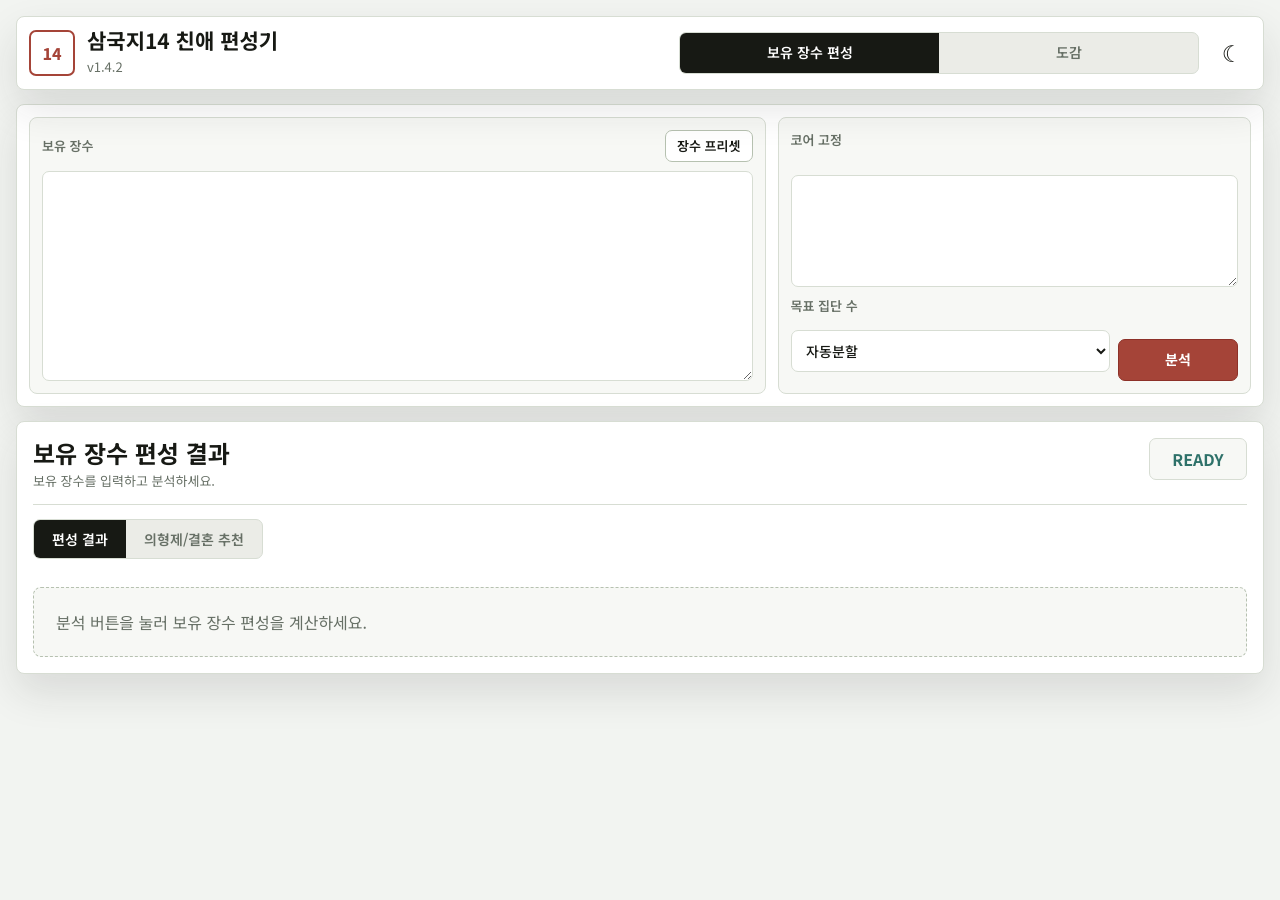
==== commit c5ba4fc3: "Update roster planner and recommendation logic" ====
--- a/docs/index.html
+++ b/docs/index.html
@@ -11,7 +11,7 @@
         document.documentElement.dataset.theme = stored || (systemDark ? "dark" : "light");
       })();
     </script>
-    <link rel="stylesheet" href="./styles.css?v=1.4.2" />
+    <link rel="stylesheet" href="./styles.css?v=1.4.2-local-target-count" />
   </head>
   <body>
     <main class="lab-shell">
@@ -59,11 +59,19 @@
             <div class="roster-limits">
               <label class="limit-field" for="groupCount">
                 <span>목표 집단 수</span>
-                <input id="groupCount" type="number" min="1" value="4" />
-              </label>
-              <label class="limit-field" for="maxSize">
-                <span>집단 상한</span>
-                <input id="maxSize" type="number" min="3" max="30" value="20" />
+                <select id="groupCount">
+                  <option value="auto" selected>자동분할</option>
+                  <option value="1">1</option>
+                  <option value="2">2</option>
+                  <option value="3">3</option>
+                  <option value="4">4</option>
+                  <option value="5">5</option>
+                  <option value="6">6</option>
+                  <option value="7">7</option>
+                  <option value="8">8</option>
+                  <option value="9">9</option>
+                  <option value="10">10</option>
+                </select>
               </label>
               <button id="runButton" class="run-button roster-run-button" type="button" data-run-action>분석</button>
             </div>
@@ -87,15 +95,12 @@
               <div class="single-search-field" id="singleSearchField">
                 <input
                   id="centerInput"
+                  type="search"
                   autocomplete="off"
-                  role="combobox"
-                  aria-expanded="false"
-                  aria-controls="singleOfficerDropdown"
                 />
-                <div id="singleOfficerDropdown" class="single-officer-dropdown hidden" role="listbox"></div>
               </div>
               <input id="hopDepth" type="number" min="1" max="4" value="4" />
-              <button class="run-button" type="button" data-run-action>분석</button>
+              <button class="run-button" type="button" data-run-action>상세</button>
             </div>
           </div>
 
@@ -139,6 +144,7 @@
           </label>
         </div>
 
+        <div id="resultSummary" class="result-summary hidden"></div>
         <div id="warnings" class="warnings"></div>
         <div id="results" class="results"></div>
         <div id="oathResults" class="results hidden"></div>
@@ -157,6 +163,6 @@
     </template>
 
     <script src="./data.js?v=1.4"></script>
-    <script src="./app.js?v=1.4.2"></script>
+    <script src="./app.js?v=1.4.2-local-target-count"></script>
   </body>
 </html>
--- a/docs/styles.css
+++ b/docs/styles.css
@@ -450,7 +450,7 @@
 
 .roster-limits {
   display: grid;
-  grid-template-columns: minmax(0, 1fr) minmax(0, 1fr);
+  grid-template-columns: minmax(0, 1fr) minmax(120px, auto);
   gap: 8px;
 }
 
@@ -487,38 +487,36 @@
   width: 100%;
 }
 
-.single-officer-dropdown {
-  position: absolute;
-  top: calc(100% + 6px);
-  left: 0;
-  z-index: 50;
-  width: min(330px, calc(100vw - 56px));
-  max-height: 360px;
+.single-officer-empty {
+  padding: 14px 12px;
+  color: var(--muted);
+  font-size: 12px;
+}
+
+.officer-dex-table {
+  grid-column: 1 / -1;
+  display: grid;
+  align-content: start;
+  max-height: min(680px, calc(100vh - 260px));
+  min-height: 360px;
   overflow: auto;
   overscroll-behavior: contain;
-  border: 1px solid var(--line-strong);
-  border-radius: 7px;
+  border: 1px solid var(--line);
+  border-radius: var(--radius);
   background: var(--panel);
-  box-shadow: 0 16px 36px rgba(30, 36, 29, 0.18);
-}
-
-html[data-theme="dark"] .single-officer-dropdown {
-  box-shadow: 0 18px 38px rgba(0, 0, 0, 0.34);
-}
-
-.single-officer-table {
-  display: grid;
-  min-width: 300px;
-}
-
-.single-officer-row {
-  display: grid;
-  grid-template-columns: minmax(58px, 1fr) repeat(5, 34px);
-  justify-content: start;
-  column-gap: 4px;
+}
+
+.officer-dex-table.is-compact {
+  min-height: 0;
+}
+
+.officer-dex-row {
+  display: grid;
+  grid-template-columns: minmax(74px, 0.7fr) repeat(5, 42px) minmax(250px, 1.45fr) minmax(190px, 0.9fr);
+  gap: 8px;
   align-items: center;
-  min-height: 32px;
-  padding: 5px 8px;
+  min-height: 42px;
+  padding: 7px 10px;
   border: 0;
   border-bottom: 1px solid var(--line);
   background: var(--panel);
@@ -527,35 +525,35 @@
   text-align: left;
 }
 
-.single-officer-header {
+.officer-dex-header {
   position: sticky;
   top: 0;
-  z-index: 1;
-  min-height: 30px;
+  z-index: 2;
+  min-height: 34px;
   background: var(--panel-soft);
   color: var(--muted);
-  font-size: 11px;
-  font-weight: var(--weight-strong);
-}
-
-.single-officer-option {
+  font-size: 12px;
+  font-weight: var(--weight-strong);
+}
+
+.officer-dex-option {
   width: 100%;
   cursor: pointer;
-  font-size: 12px;
-}
-
-.single-officer-option:hover,
-.single-officer-option.is-active {
+}
+
+.officer-dex-option:hover,
+.officer-dex-option:focus {
   background:
     linear-gradient(
       0deg,
-      color-mix(in srgb, var(--accent-cross-related) 10%, transparent),
-      color-mix(in srgb, var(--accent-cross-related) 10%, transparent)
+      color-mix(in srgb, var(--accent-cross-related) 9%, transparent),
+      color-mix(in srgb, var(--accent-cross-related) 9%, transparent)
     ),
     var(--panel);
-}
-
-.single-officer-name {
+  outline: 0;
+}
+
+.officer-dex-name {
   min-width: 0;
   overflow: hidden;
   font-weight: var(--weight-strong);
@@ -563,16 +561,44 @@
   white-space: nowrap;
 }
 
-.single-officer-stat {
-  color: var(--red);
+.officer-dex-stat {
+  color: inherit;
+  font-size: 12px;
   font-weight: var(--weight-label);
   text-align: center;
 }
 
-.single-officer-empty {
-  padding: 14px 12px;
-  color: var(--muted);
-  font-size: 12px;
+.officer-dex-chip-list {
+  display: flex;
+  min-width: 0;
+  flex-wrap: wrap;
+  gap: 5px;
+  align-items: center;
+  color: var(--muted);
+  font-size: 12px;
+}
+
+.officer-dex-trait {
+  min-height: 24px;
+  padding: 2px 7px;
+}
+
+.officer-dex-formation {
+  min-height: 24px;
+  padding: 2px 7px;
+  font-size: 12px;
+}
+
+.officer-detail-toolbar {
+  grid-column: 1 / -1;
+  display: flex;
+  align-items: center;
+  justify-content: flex-start;
+}
+
+.officer-back-button {
+  min-height: 34px;
+  padding: 6px 12px;
 }
 
 .trait-dex-table {
@@ -703,7 +729,7 @@
 }
 
 .roster-run-button {
-  grid-column: 1 / -1;
+  align-self: end;
 }
 
 .run-button:hover {
@@ -749,6 +775,49 @@
   width: fit-content;
   max-width: 100%;
   margin-top: 14px;
+}
+
+.result-summary {
+  display: flex;
+  flex-wrap: wrap;
+  gap: 8px;
+  margin-top: 14px;
+}
+
+.summary-chip {
+  display: inline-grid;
+  grid-template-columns: auto auto;
+  align-items: center;
+  gap: 7px;
+  min-height: 34px;
+  padding: 5px 10px;
+  border: 1px solid var(--line);
+  border-radius: 7px;
+  background: var(--panel-soft);
+  font-size: 12px;
+  white-space: nowrap;
+}
+
+.summary-chip span {
+  color: var(--muted);
+  font-weight: var(--weight-label);
+}
+
+.summary-chip strong {
+  color: var(--ink);
+  font-weight: var(--weight-strong);
+}
+
+.summary-chip.summary-primary {
+  border-color: color-mix(in srgb, var(--blue) 56%, var(--line));
+  background:
+    linear-gradient(0deg, color-mix(in srgb, var(--blue) 9%, transparent), color-mix(in srgb, var(--blue) 9%, transparent)),
+    var(--panel-soft);
+}
+
+.summary-chip.summary-warning {
+  border-color: color-mix(in srgb, var(--gold) 62%, var(--line));
+  background: var(--gold-soft);
 }
 
 .result-tab {
@@ -1148,6 +1217,58 @@
   background: var(--panel-soft);
   font-size: 12px;
   font-weight: var(--weight-label);
+}
+
+.group-role-summary {
+  display: grid;
+  grid-template-columns: repeat(3, minmax(0, 1fr));
+  gap: 6px;
+  margin-top: 10px;
+  padding-top: 10px;
+  border-top: 1px solid var(--line);
+}
+
+.group-role-badge {
+  display: grid;
+  grid-template-columns: auto minmax(0, 1fr);
+  align-items: center;
+  gap: 7px;
+  min-height: 31px;
+  padding: 4px 8px;
+  border: 1px solid color-mix(in srgb, var(--card-accent) 42%, var(--line));
+  border-radius: 6px;
+  background:
+    linear-gradient(
+      0deg,
+      color-mix(in srgb, var(--card-accent) 8%, transparent),
+      color-mix(in srgb, var(--card-accent) 8%, transparent)
+    ),
+    var(--panel-soft);
+  font-size: 12px;
+}
+
+.group-role-badge span {
+  color: var(--muted);
+  font-weight: var(--weight-label);
+  white-space: nowrap;
+}
+
+.group-role-badge strong {
+  min-width: 0;
+  overflow: hidden;
+  color: var(--ink);
+  font-weight: var(--weight-strong);
+  text-overflow: ellipsis;
+  white-space: nowrap;
+}
+
+.group-role-badge.is-empty {
+  border-color: var(--line);
+  background: var(--panel-soft);
+}
+
+.group-role-badge.is-empty strong {
+  color: var(--subtle);
 }
 
 .group-formation-summary {
@@ -1844,6 +1965,36 @@
     grid-template-columns: 1fr;
   }
 
+  .group-role-summary {
+    grid-template-columns: repeat(2, minmax(0, 1fr));
+  }
+
+  .officer-dex-table {
+    gap: 8px;
+    max-height: none;
+    min-height: 0;
+    overflow: visible;
+    border: 0;
+    background: transparent;
+  }
+
+  .officer-dex-header {
+    display: none;
+  }
+
+  .officer-dex-row {
+    grid-template-columns: minmax(76px, 1fr) repeat(5, 32px);
+    gap: 6px;
+    border: 1px solid var(--line);
+    border-radius: 7px;
+    background: var(--panel);
+  }
+
+  .officer-dex-traits,
+  .officer-dex-formations {
+    grid-column: 1 / -1;
+  }
+
   .affinity-preview {
     left: 0;
     width: min(280px, calc(100vw - 42px));
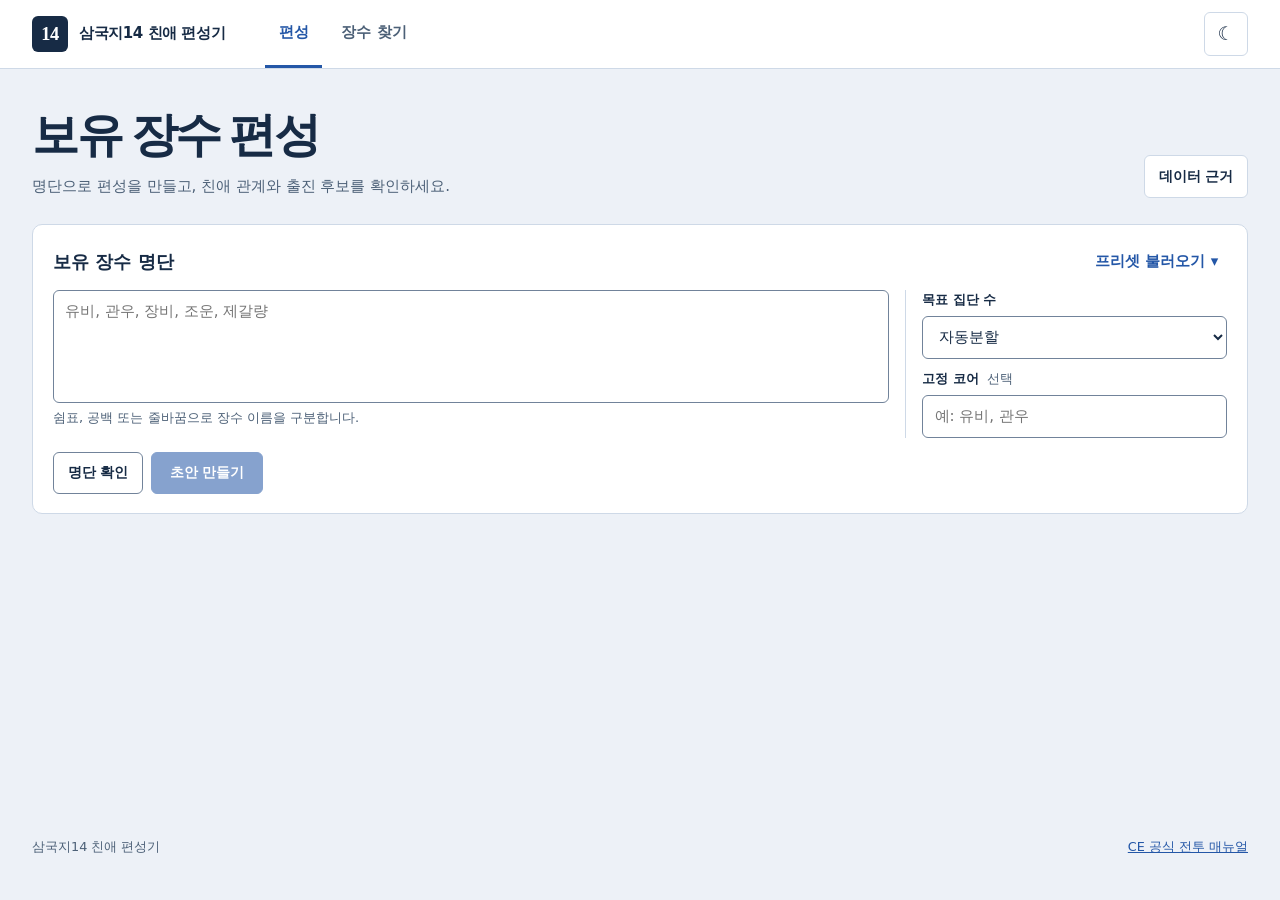
==== commit a8c9d307: "Refactor planner and use verified CE affinity data" ====
--- a/docs/index.html
+++ b/docs/index.html
@@ -1,168 +1,147 @@
 <!doctype html>
 <html lang="ko">
   <head>
-    <meta charset="utf-8" />
-    <meta name="viewport" content="width=device-width, initial-scale=1" />
+    <meta charset="utf-8">
+    <meta name="viewport" content="width=device-width, initial-scale=1">
+    <meta name="description" content="삼국지14CE 보유 장수 편성, 친애 관계 비교, 출진 후보와 진형 확인">
     <title>삼국지14 친애 편성기</title>
     <script>
       (() => {
-        const stored = localStorage.getItem("san14-theme");
-        const systemDark = window.matchMedia?.("(prefers-color-scheme: dark)")?.matches;
-        document.documentElement.dataset.theme = stored || (systemDark ? "dark" : "light");
+        let theme;
+        try { theme = localStorage.getItem("san14-theme"); } catch {}
+        document.documentElement.dataset.theme = theme === "dark" || theme === "light"
+          ? theme : (matchMedia("(prefers-color-scheme: dark)").matches ? "dark" : "light");
       })();
     </script>
-    <link rel="stylesheet" href="./styles.css?v=1.4.2-local-target-count" />
+    <link rel="stylesheet" href="./styles.css?v=3">
   </head>
   <body>
-    <main class="lab-shell">
-      <header class="topbar">
-        <div class="brand">
-          <span class="brand-mark">14</span>
-          <div class="brand-copy">
-            <h1>삼국지14 친애 편성기</h1>
-            <p>v1.4.2</p>
+    <a class="skip-link" href="#content">본문으로 이동</a>
+    <header class="topbar">
+      <div class="topbar-inner">
+        <div class="brand"><span class="brand-mark" aria-hidden="true">14</span><span>삼국지14 친애 편성기</span></div>
+        <nav class="main-nav" aria-label="주 메뉴">
+          <button type="button" data-view="planner" aria-current="page">편성</button>
+          <button type="button" data-view="dex">장수 찾기</button>
+        </nav>
+        <button type="button" id="themeToggle" class="theme-button" aria-label="다크 테마로 변경">☾</button>
+      </div>
+    </header>
+
+    <main id="content" class="page">
+      <section id="planner-panel" aria-labelledby="planner-title">
+        <div class="page-heading">
+          <div>
+            <h1 id="planner-title" tabindex="-1">보유 장수 편성</h1>
+            <p>명단으로 편성을 만들고, 친애 관계와 출진 후보를 확인하세요.</p>
+          </div>
+          <button type="button" id="dataButton" class="button quiet">데이터 근거</button>
+        </div>
+
+        <section class="surface compact-roster" id="rosterCompact" aria-label="보유 장수 명단" hidden>
+          <p><strong>보유 장수 명단</strong> <span class="muted" id="rosterCompactText"></span></p>
+          <button type="button" class="button quiet small" id="editRoster">명단 수정</button>
+        </section>
+
+        <form novalidate id="rosterForm" class="surface roster-form">
+          <div class="form-heading">
+            <label class="section-title" for="rosterInput">보유 장수 명단</label>
+            <details class="presets">
+              <summary>프리셋 불러오기</summary>
+              <div id="presets" class="preset-list"></div>
+            </details>
+          </div>
+          <div class="form-grid">
+            <div class="name-entry">
+              <textarea id="rosterInput" rows="4" autocomplete="off" spellcheck="false"
+                placeholder="유비, 관우, 장비, 조운, 제갈량" aria-describedby="rosterHint reviewMessage" style="resize: none"></textarea>
+              <p id="rosterHint" class="help">쉼표, 공백 또는 줄바꿈으로 장수 이름을 구분합니다.</p>
+            </div>
+            <div class="settings">
+              <label for="groupCount">목표 집단 수</label>
+              <select id="groupCount">
+                <option value="auto">자동분할</option>
+              </select>
+              <label for="coreInput">고정 코어 <span class="muted">선택</span></label>
+              <input id="coreInput" type="text" autocomplete="off" spellcheck="false" placeholder="예: 유비, 관우">
+            </div>
+          </div>
+          <div id="nameReview" class="name-review" hidden>
+            <p id="reviewMessage" class="help"></p>
+            <div id="duplicateSelectors" class="fields"></div>
+            <ul id="reviewWarnings" class="warnings" aria-label="명단 확인 결과" hidden></ul>
+          </div>
+          <div class="form-actions">
+            <button class="button" id="checkNames" type="button">명단 확인</button>
+            <button class="button primary" id="createPlan" type="submit">초안 만들기</button>
+            <span id="busyMessage" class="help" aria-live="polite"></span>
+          </div>
+        </form>
+
+        <div id="workspace"></div>
+      </section>
+
+      <section id="dex-panel" aria-labelledby="dex-title" hidden>
+        <div class="page-heading">
+          <div>
+            <h1 id="dex-title" tabindex="-1">장수 찾기</h1>
+            <p>이름, 개성, 진형으로 찾고 편성 명단에 추가할 수 있습니다.</p>
           </div>
         </div>
-
-        <div class="segmented" role="tablist" aria-label="분석 모드">
-          <button class="segment active" type="button" data-mode="roster">보유 장수 편성</button>
-          <button class="segment" type="button" data-mode="single">도감</button>
-        </div>
-
-        <button id="themeToggle" class="theme-toggle" type="button" aria-label="다크 테마로 변경">☾</button>
-      </header>
-
-      <section class="control-workbench" aria-label="입력 패널">
-        <section class="form-section roster-panel" data-panel="roster">
-          <div class="input-card roster-entry">
-            <div class="input-card-header">
-              <label for="rosterInput">보유 장수</label>
-              <details class="preset-popover">
-                <summary>장수 프리셋</summary>
-                <div class="preset-panel" role="group" aria-label="장수 프리셋">
-                  <span class="preset-title">장수 프리셋</span>
-                  <div class="sample-rosters">
-                    <button class="ghost-button sample-button" type="button" data-sample-roster="cao">조조</button>
-                    <button class="ghost-button sample-button" type="button" data-sample-roster="liu">유비</button>
-                    <button class="ghost-button sample-button" type="button" data-sample-roster="sun">손권</button>
-                    <button class="ghost-button sample-button" type="button" data-sample-roster="yuan">원소</button>
-                  </div>
-                </div>
-              </details>
-            </div>
-            <textarea id="rosterInput" spellcheck="false" autocomplete="off"></textarea>
-          </div>
-
-          <div class="input-card roster-options">
-            <label for="coreInput">코어 고정</label>
-            <textarea id="coreInput" class="compact-textarea" spellcheck="false" autocomplete="off"></textarea>
-            <div class="roster-limits">
-              <label class="limit-field" for="groupCount">
-                <span>목표 집단 수</span>
-                <select id="groupCount">
-                  <option value="auto" selected>자동분할</option>
-                  <option value="1">1</option>
-                  <option value="2">2</option>
-                  <option value="3">3</option>
-                  <option value="4">4</option>
-                  <option value="5">5</option>
-                  <option value="6">6</option>
-                  <option value="7">7</option>
-                  <option value="8">8</option>
-                  <option value="9">9</option>
-                  <option value="10">10</option>
-                </select>
-              </label>
-              <button id="runButton" class="run-button roster-run-button" type="button" data-run-action>분석</button>
+        <div class="surface dex-filter">
+          <div class="search-field">
+            <label for="dexSearch">검색</label>
+            <div class="search-row">
+              <input id="dexSearch" type="search" autocomplete="off" placeholder="예: 관우, 호위, 안행">
+              <button id="clearSearch" class="button quiet" type="button" aria-label="검색어 지우기" hidden>지우기</button>
             </div>
           </div>
-
-          <div id="duplicateSelectors" class="duplicate-selectors hidden"></div>
-        </section>
-
-        <section class="form-section single-panel hidden" data-panel="single">
-          <div id="dexTabs" class="dex-tabs" role="tablist" aria-label="도감 보기">
-            <button class="dex-tab active" type="button" data-dex-tab="officer">장수 도감</button>
-            <button class="dex-tab" type="button" data-dex-tab="trait">개성 도감</button>
+          <div class="filter-row">
+            <div class="segmented" id="dexKinds" role="group" aria-label="검색 대상">
+              <button data-dex-kind="officers" type="button" aria-pressed="true">장수</button>
+              <button data-dex-kind="traits" type="button" aria-pressed="false">개성</button>
+              <button data-dex-kind="formations" type="button" aria-pressed="false">진형</button>
+            </div>
+            <label class="check"><input id="ownedOnly" type="checkbox"> 보유 장수만</label>
+            <label for="dexSort" class="inline-label">정렬
+              <select id="dexSort">
+                <option value="id">장수 번호순</option>
+                <option value="name">이름순</option>
+                <option value="leadership">통솔순</option>
+                <option value="war">무력순</option>
+                <option value="intelligence">지력순</option>
+                <option value="politics">정치순</option>
+                <option value="charm">매력순</option>
+              </select>
+            </label>
           </div>
-
-          <div class="input-card single-entry" data-dex-panel="officer">
-            <div class="single-label-row">
-              <label for="centerInput">장수 검색</label>
-              <label for="hopDepth">탐색 단계</label>
-            </div>
-            <div class="single-row">
-              <div class="single-search-field" id="singleSearchField">
-                <input
-                  id="centerInput"
-                  type="search"
-                  autocomplete="off"
-                />
-              </div>
-              <input id="hopDepth" type="number" min="1" max="4" value="4" />
-              <button class="run-button" type="button" data-run-action>상세</button>
-            </div>
-          </div>
-
-          <div class="input-card trait-entry hidden" data-dex-panel="trait">
-            <label for="traitInput">개성 검색</label>
-            <input id="traitInput" autocomplete="off" />
-          </div>
-        </section>
-      </section>
-
-      <section class="result-pane">
-        <div class="result-header">
-          <div>
-            <h2 id="resultTitle">보유 장수 편성 결과</h2>
-            <p id="resultMeta">보유 장수를 입력하고 분석하세요.</p>
-          </div>
-          <div id="scoreBadge" class="score-badge">READY</div>
         </div>
-
-        <div id="resultTabs" class="result-tabs" role="tablist" aria-label="결과 보기">
-          <button class="result-tab active" type="button" data-result-tab="formation">편성 결과</button>
-          <button class="result-tab" type="button" data-result-tab="oath">의형제/결혼 추천</button>
-        </div>
-
-        <div id="recommendationFilters" class="recommendation-filters hidden" aria-label="추천 필터">
-          <label class="recommendation-filter">
-            <input type="checkbox" data-rec-filter="oath" checked />
-            <span>의형제</span>
-          </label>
-          <label class="recommendation-filter">
-            <input type="checkbox" data-rec-filter="marriage" checked />
-            <span>결혼</span>
-          </label>
-          <label class="recommendation-filter">
-            <input type="checkbox" data-rec-filter="rescue" checked />
-            <span>미편성 구제</span>
-          </label>
-          <label class="recommendation-filter">
-            <input type="checkbox" data-rec-filter="support" checked />
-            <span>응원/악주 보강</span>
-          </label>
-        </div>
-
-        <div id="resultSummary" class="result-summary hidden"></div>
-        <div id="warnings" class="warnings"></div>
-        <div id="results" class="results"></div>
-        <div id="oathResults" class="results hidden"></div>
+        <div id="dexResults"></div>
       </section>
     </main>
 
-    <template id="groupTemplate">
-      <article class="group-card">
-        <div class="group-top">
-          <h3></h3>
-          <span class="group-score"></span>
-        </div>
-        <div class="member-list"></div>
-        <div class="relation-list"></div>
-      </article>
-    </template>
+    <dialog id="detailDialog" class="detail-dialog" aria-labelledby="dialogTitle">
+      <div class="dialog-head">
+        <h2 id="dialogTitle" tabindex="-1"></h2>
+        <button id="closeDialog" type="button" class="button quiet">닫기</button>
+      </div>
+      <div id="dialogBody"></div>
+    </dialog>
+    <p id="status" class="status" role="status" aria-atomic="true"></p>
+    <footer class="footer">
+      <span>삼국지14 친애 편성기</span>
+      <a href="https://www.gamecity.ne.jp/manual/sangokushi14-pk/ce/kor/5110.html" target="_blank" rel="noopener">CE 공식 전투 매뉴얼</a>
+    </footer>
 
-    <script src="./data.js?v=1.4"></script>
-    <script src="./app.js?v=1.4.2-local-target-count"></script>
+    <script src="./data.js?v=4"></script>
+    <script src="./model.js?v=4"></script>
+    <script src="./roster.js?v=2"></script>
+    <script src="./planner.js?v=4"></script>
+    <script src="./recommendations.js?v=2"></script>
+    <script src="./campaign.js?v=4"></script>
+    <script src="./ui.js?v=4"></script>
+    <script src="./formation-view.js?v=4"></script>
+    <script src="./dex.js?v=4"></script>
+    <script src="./app.js?v=4"></script>
   </body>
 </html>
--- a/docs/styles.css
+++ b/docs/styles.css
@@ -1,2061 +1,251 @@
-@import url("https://fonts.googleapis.com/css2?family=Noto+Sans+KR:wght@400;500;600;700;800&display=swap");
-
 :root {
   color-scheme: light;
-  --font-ui: "Noto Sans KR", "Segoe UI", "Malgun Gothic", system-ui, sans-serif;
-  --weight-body: 400;
-  --weight-ui: 500;
-  --weight-label: 600;
-  --weight-strong: 700;
-  --weight-heavy: 800;
-  --paper: #f2f4f1;
-  --panel: #ffffff;
-  --panel-soft: #f7f8f5;
-  --panel-strong: #ebece7;
-  --ink: #171914;
-  --muted: #677066;
-  --subtle: #8a9188;
-  --line: #d7ddd3;
-  --line-strong: #b6c1b0;
-  --field: #ffffff;
-  --field-focus: rgba(46, 113, 105, 0.2);
-  --red: #a54438;
-  --red-strong: #8d3128;
-  --blue: #2e7169;
-  --trait-blue: #2f66b3;
-  --green: #5f8057;
-  --gold: #9a7423;
-  --gold-soft: #fff5d7;
-  --accent-score-top: #2e7169;
-  --accent-score-high: #5f8057;
-  --accent-score-mid: #9a7423;
-  --accent-score-low: #727a70;
-  --accent-line: #9a7423;
-  --accent-strong: #a54438;
-  --accent-support: #5f8057;
-  --accent-unassigned: #727a70;
-  --accent-cross-related: #2e7169;
-  --shadow: 0 18px 42px rgba(30, 36, 29, 0.12);
-  --shadow-soft: 0 1px 2px rgba(30, 36, 29, 0.08);
-  --radius: 8px;
-}
-
-html[data-theme="dark"] {
+  --page: #edf1f7;
+  --paper: #fff;
+  --paper-inset: #f3f6fb;
+  --ink: #172b45;
+  --muted: #4c6077;
+  --line: #ced9e7;
+  --control-line: #71839a;
+  --accent: #2457a7;
+  --accent-hover: #194784;
+  --on-accent: #fff;
+  --selected: #dfeafc;
+  --warning: #884514;
+  --warning-bg: #fff2e4;
+  --danger: #922d40;
+  --shadow: 0 18px 55px #16274122;
+  --label: "Noto Sans KR", "Malgun Gothic", "Apple SD Gothic Neo", system-ui, sans-serif;
+  --title: "Noto Serif KR", Batang, "AppleMyungjo", serif;
+  --radius: .625rem;
+  --scroll-thumb: var(--control-line);
+  --scroll-track: var(--paper-inset);
+  scrollbar-color: var(--scroll-thumb) var(--scroll-track);
+  scrollbar-width: auto;
+}
+
+:root[data-theme="dark"] {
   color-scheme: dark;
-  --paper: #131512;
-  --panel: #1d201b;
-  --panel-soft: #242820;
-  --panel-strong: #2d3128;
-  --ink: #f2f0e7;
-  --muted: #aaa99d;
-  --subtle: #84887c;
-  --line: #3b4037;
-  --line-strong: #585f51;
-  --field: #171a15;
-  --field-focus: rgba(93, 172, 163, 0.23);
-  --red: #dd7569;
-  --red-strong: #ef9185;
-  --blue: #68afa5;
-  --trait-blue: #7dadff;
-  --green: #94b67a;
-  --gold: #d5b764;
-  --gold-soft: rgba(213, 183, 100, 0.14);
-  --accent-score-top: #68afa5;
-  --accent-score-high: #94b67a;
-  --accent-score-mid: #d5b764;
-  --accent-score-low: #949b8e;
-  --accent-line: #d5b764;
-  --accent-strong: #dd7569;
-  --accent-support: #94b67a;
-  --accent-unassigned: #949b8e;
-  --accent-cross-related: #68afa5;
-  --shadow: 0 18px 42px rgba(0, 0, 0, 0.32);
-  --shadow-soft: 0 1px 2px rgba(0, 0, 0, 0.3);
-}
-
-* {
-  box-sizing: border-box;
-}
-
-html {
-  min-width: 320px;
-}
-
-body {
-  margin: 0;
-  min-height: 100vh;
-  background: var(--paper);
-  color: var(--ink);
-  font-family: var(--font-ui);
-  font-weight: var(--weight-body);
-  line-height: 1.5;
-  letter-spacing: 0;
-  text-rendering: geometricPrecision;
-  -webkit-font-smoothing: antialiased;
-  font-synthesis-weight: none;
-}
-
-button,
-input,
-select,
-textarea {
-  font-family: var(--font-ui);
-  font-size: 14px;
-  font-weight: var(--weight-ui);
-  line-height: 1.35;
-  letter-spacing: 0;
-  font-synthesis-weight: none;
-}
-
-button {
-  color: inherit;
-}
-
-button:focus-visible {
-  outline: 2px solid var(--blue);
-  outline-offset: 2px;
-}
-
-input:focus-visible,
-select:focus-visible,
-textarea:focus-visible {
-  outline: 0;
-}
-
-option {
-  background: var(--field);
-  color: var(--ink);
-  font-family: var(--font-ui);
-  font-size: 14px;
-  font-weight: var(--weight-ui);
-}
-
-h1,
-h2,
-h3,
-p {
-  margin: 0;
-}
-
-.hidden {
-  display: none !important;
-}
-
-.lab-shell {
-  width: min(1580px, 100%);
-  min-height: 100vh;
-  margin: 0 auto;
-  padding: 16px;
-}
-
-.topbar,
-.control-workbench,
-.result-pane {
-  border: 1px solid var(--line);
-  border-radius: var(--radius);
-  background: var(--panel);
-  box-shadow: var(--shadow);
-}
-
-.topbar {
-  position: sticky;
-  top: 0;
-  z-index: 100;
-  isolation: isolate;
-  display: grid;
-  grid-template-columns: minmax(260px, 1fr) minmax(360px, 520px) auto;
-  align-items: center;
-  gap: 14px;
-  padding: 12px;
-}
-
-.brand {
-  display: grid;
-  grid-template-columns: 46px minmax(0, 1fr);
-  align-items: center;
-  gap: 12px;
-}
-
-.brand-mark {
-  display: grid;
-  place-items: center;
-  width: 46px;
-  height: 46px;
-  border: 2px solid var(--red);
-  border-radius: 7px;
-  color: var(--red);
-  font-weight: var(--weight-heavy);
-}
-
-.brand-copy {
-  min-width: 0;
-}
-
-h1 {
-  overflow-wrap: anywhere;
-  font-size: 21px;
-  font-weight: var(--weight-strong);
-  line-height: 1.15;
-}
-
-h2,
-h3 {
-  font-weight: var(--weight-strong);
-}
-
-.brand-copy p,
-.result-header p {
-  margin-top: 4px;
-  color: var(--muted);
-  font-size: 13px;
-}
-
-.theme-toggle {
-  display: grid;
-  place-items: center;
-  width: 38px;
-  height: 38px;
-  border: 0;
-  background: transparent;
-  color: var(--ink);
-  cursor: pointer;
-  font-size: 23px;
-  font-weight: var(--weight-label);
-}
-
-.theme-toggle:hover {
-  color: var(--blue);
-}
-
-.segmented,
-.result-tabs,
-.dex-tabs {
-  display: grid;
-  border: 1px solid var(--line);
-  border-radius: 7px;
-  background: var(--panel-strong);
-  overflow: hidden;
-}
-
-.segmented {
-  grid-template-columns: 1fr 1fr;
-  min-height: 42px;
-}
-
-.dex-tabs {
-  grid-template-columns: repeat(2, minmax(0, 1fr));
-  min-height: 38px;
-}
-
-.segment,
-.result-tab,
-.dex-tab {
-  border: 0;
-  background: transparent;
-  color: var(--muted);
-  cursor: pointer;
-  font-size: 14px;
-  font-weight: var(--weight-label);
-}
-
-.segment.active,
-.result-tab.active,
-.dex-tab.active {
-  background: var(--ink);
-  color: var(--panel);
-}
-
-.control-workbench {
-  display: grid;
-  grid-template-columns: minmax(0, 1fr);
-  align-items: start;
-  gap: 12px;
-  margin-top: 14px;
-  padding: 12px;
-}
-
-.input-card,
-.duplicate-selectors {
-  border: 1px solid var(--line);
-  border-radius: var(--radius);
-  background: var(--panel-soft);
-}
-
-.input-card-header {
-  position: relative;
-  display: grid;
-  grid-template-columns: minmax(0, 1fr) auto;
-  align-items: center;
-  gap: 10px;
-}
-
-.preset-popover {
-  position: relative;
-}
-
-.preset-popover summary {
-  display: inline-grid;
-  place-items: center;
-  min-height: 32px;
-  padding: 0 11px;
-  border: 1px solid var(--line-strong);
-  border-radius: 7px;
-  background: var(--panel);
-  color: var(--ink);
-  cursor: pointer;
-  font-size: 13px;
-  font-weight: var(--weight-label);
-  list-style: none;
-}
-
-.preset-popover summary::-webkit-details-marker {
-  display: none;
-}
-
-.preset-popover summary:hover {
-  border-color: var(--blue);
-  color: var(--blue);
-}
-
-.preset-popover summary:focus-visible {
-  outline: 2px solid var(--blue);
-  outline-offset: 2px;
-}
-
-.preset-panel {
-  position: absolute;
-  top: calc(100% + 7px);
-  right: 0;
-  z-index: 40;
-  display: grid;
-  gap: 9px;
-  width: min(300px, calc(100vw - 44px));
-  padding: 11px;
-  border: 1px solid var(--line-strong);
-  border-radius: var(--radius);
-  background: var(--panel);
-  box-shadow: var(--shadow);
-}
-
-.preset-title {
-  color: var(--muted);
-  font-size: 12px;
-  font-weight: var(--weight-strong);
-}
-
-.sample-rosters {
-  display: grid;
-  grid-template-columns: repeat(2, minmax(0, 1fr));
-  gap: 7px;
-}
-
-.form-section {
-  min-width: 0;
-}
-
-.roster-panel {
-  display: grid;
-  grid-template-columns: minmax(380px, 1.4fr) minmax(280px, 0.9fr);
-  gap: 12px;
-}
-
-.single-panel {
-  grid-column: 1 / -1;
-  display: grid;
-  gap: 12px;
-}
-
-.input-card {
-  display: grid;
-  gap: 9px;
-  padding: 12px;
-}
-
-.duplicate-selectors {
-  grid-column: 1 / -1;
-  display: grid;
-  max-height: 300px;
-  overflow-y: auto;
-}
-
-.duplicate-selector-title {
-  position: sticky;
-  top: 0;
-  z-index: 1;
-  padding: 12px;
-  border-bottom: 1px solid var(--line);
-  background: var(--panel-soft);
-  font-size: 13px;
-  font-weight: var(--weight-strong);
-}
-
-.duplicate-selector-list {
-  display: grid;
-  gap: 10px;
-  padding: 10px 12px 12px;
-}
-
-.duplicate-selector-row {
-  display: grid;
-  gap: 5px;
-}
-
-.duplicate-selector-row select {
-  font-family: var(--font-ui);
-  font-size: 13px;
-  font-variant-numeric: tabular-nums;
-}
-
-.duplicate-selector-name,
-label,
-.limit-field span {
-  color: var(--muted);
-  font-size: 13px;
-  font-weight: var(--weight-label);
-}
-
-textarea,
-input,
-select {
-  width: 100%;
-  border: 1px solid var(--line);
-  border-radius: 7px;
-  background: var(--field);
-  color: var(--ink);
-}
-
-textarea {
-  min-height: 210px;
-  padding: 12px;
-  line-height: 1.55;
-  resize: vertical;
-}
-
-.compact-textarea {
-  min-height: 94px;
-}
-
-input,
-select {
-  height: 42px;
-  padding: 0 10px;
-}
-
-textarea:focus,
-input:focus,
-select:focus {
-  border-color: var(--blue);
-  box-shadow: 0 0 0 3px var(--field-focus);
-}
-
-.roster-limits {
-  display: grid;
-  grid-template-columns: minmax(0, 1fr) minmax(120px, auto);
-  gap: 8px;
-}
-
-.limit-field {
-  display: grid;
-  gap: 6px;
-}
-
-.single-label-row,
-.single-row {
-  display: grid;
-  grid-template-columns: minmax(260px, 1fr) 120px 120px;
-  gap: 8px;
-}
-
-.single-label-row {
-  align-items: end;
-}
-
-.single-label-row label[for="hopDepth"] {
-  grid-column: 2;
-}
-
-.single-row {
-  align-items: start;
-}
-
-.single-search-field {
-  position: relative;
-  min-width: 0;
-}
-
-.single-search-field input {
-  width: 100%;
-}
-
-.single-officer-empty {
-  padding: 14px 12px;
-  color: var(--muted);
-  font-size: 12px;
-}
-
-.officer-dex-table {
-  grid-column: 1 / -1;
-  display: grid;
-  align-content: start;
-  max-height: min(680px, calc(100vh - 260px));
-  min-height: 360px;
-  overflow: auto;
-  overscroll-behavior: contain;
-  border: 1px solid var(--line);
-  border-radius: var(--radius);
-  background: var(--panel);
-}
-
-.officer-dex-table.is-compact {
-  min-height: 0;
-}
-
-.officer-dex-row {
-  display: grid;
-  grid-template-columns: minmax(74px, 0.7fr) repeat(5, 42px) minmax(250px, 1.45fr) minmax(190px, 0.9fr);
-  gap: 8px;
-  align-items: center;
-  min-height: 42px;
-  padding: 7px 10px;
-  border: 0;
-  border-bottom: 1px solid var(--line);
-  background: var(--panel);
-  color: var(--ink);
-  font: inherit;
-  text-align: left;
-}
-
-.officer-dex-header {
-  position: sticky;
-  top: 0;
-  z-index: 2;
-  min-height: 34px;
-  background: var(--panel-soft);
-  color: var(--muted);
-  font-size: 12px;
-  font-weight: var(--weight-strong);
-}
-
-.officer-dex-option {
-  width: 100%;
-  cursor: pointer;
-}
-
-.officer-dex-option:hover,
-.officer-dex-option:focus {
-  background:
-    linear-gradient(
-      0deg,
-      color-mix(in srgb, var(--accent-cross-related) 9%, transparent),
-      color-mix(in srgb, var(--accent-cross-related) 9%, transparent)
-    ),
-    var(--panel);
-  outline: 0;
-}
-
-.officer-dex-name {
-  min-width: 0;
-  overflow: hidden;
-  font-weight: var(--weight-strong);
-  text-overflow: ellipsis;
-  white-space: nowrap;
-}
-
-.officer-dex-stat {
-  color: inherit;
-  font-size: 12px;
-  font-weight: var(--weight-label);
-  text-align: center;
-}
-
-.officer-dex-chip-list {
-  display: flex;
-  min-width: 0;
-  flex-wrap: wrap;
-  gap: 5px;
-  align-items: center;
-  color: var(--muted);
-  font-size: 12px;
-}
-
-.officer-dex-trait {
-  min-height: 24px;
-  padding: 2px 7px;
-}
-
-.officer-dex-formation {
-  min-height: 24px;
-  padding: 2px 7px;
-  font-size: 12px;
-}
-
-.officer-detail-toolbar {
-  grid-column: 1 / -1;
-  display: flex;
-  align-items: center;
-  justify-content: flex-start;
-}
-
-.officer-back-button {
-  min-height: 34px;
-  padding: 6px 12px;
-}
-
-.trait-dex-table {
-  grid-column: 1 / -1;
-  display: grid;
-  gap: 0;
-  overflow: hidden;
-  border: 1px solid var(--line);
-  border-radius: var(--radius);
-  background: var(--panel);
-}
-
-.trait-dex-table-row {
-  display: grid;
-  grid-template-columns: minmax(86px, 0.16fr) minmax(260px, 0.58fr) minmax(260px, 0.7fr);
-  gap: 12px;
-  align-items: start;
-  padding: 10px 12px;
-  border-bottom: 1px solid var(--line);
-}
-
-.trait-dex-table-row:last-child {
-  border-bottom: 0;
-}
-
-.trait-dex-table-header {
-  position: sticky;
-  top: 0;
-  z-index: 1;
-  background: var(--panel-soft);
-  color: var(--muted);
-  font-size: 12px;
-  font-weight: var(--weight-strong);
-}
-
-.trait-dex-table-name {
-  display: flex;
-  flex-wrap: wrap;
-  gap: 6px;
-  align-items: center;
-  font-size: 13px;
-  font-weight: var(--weight-strong);
-}
-
-.trait-name-box {
-  display: inline-flex;
-  align-items: center;
-  min-height: 26px;
-  padding: 3px 9px;
-  border: 1px solid var(--line);
-  border-radius: 6px;
-  background: var(--panel);
-  color: var(--ink);
-  font-size: 12px;
-  font-weight: var(--weight-strong);
-  line-height: 1.2;
-  white-space: nowrap;
-}
-
-.trait-name-box.trait-gold {
-  border-color: color-mix(in srgb, var(--gold) 82%, var(--line));
-  background: color-mix(in srgb, var(--gold) 8%, var(--panel));
-  box-shadow: inset 0 0 0 1px color-mix(in srgb, var(--gold) 18%, transparent);
-}
-
-.trait-name-box.trait-blue {
-  border-color: color-mix(in srgb, var(--trait-blue) 82%, var(--line));
-  background: color-mix(in srgb, var(--trait-blue) 7%, var(--panel));
-  box-shadow: inset 0 0 0 1px color-mix(in srgb, var(--trait-blue) 18%, transparent);
-}
-
-.trait-name-box.trait-red {
-  border-color: color-mix(in srgb, var(--red) 82%, var(--line));
-  background: color-mix(in srgb, var(--red) 7%, var(--panel));
-  box-shadow: inset 0 0 0 1px color-mix(in srgb, var(--red) 18%, transparent);
-}
-
-.trait-dex-table-description {
-  color: var(--muted);
-  font-size: 13px;
-  line-height: 1.5;
-}
-
-.trait-owner-list {
-  display: flex;
-  flex-wrap: wrap;
-  gap: 6px;
-}
-
-.trait-owner-chip {
-  cursor: pointer;
-}
-
-.trait-owner-empty {
-  color: var(--muted);
-  font-size: 13px;
-}
-
-.ghost-button,
-.run-button {
-  min-height: 42px;
-  border-radius: 7px;
-  cursor: pointer;
-  font-size: 14px;
-  font-weight: var(--weight-strong);
-  transition:
-    background 0.15s ease,
-    border-color 0.15s ease,
-    color 0.15s ease,
-    transform 0.15s ease;
-}
-
-.ghost-button {
-  border: 1px solid var(--line-strong);
-  background: var(--panel);
-}
-
-.ghost-button:hover,
-.recommendation-filter:hover {
-  border-color: var(--blue);
-  color: var(--blue);
-}
-
-.run-button {
-  border: 1px solid var(--red-strong);
-  background: var(--red);
-  color: #fff;
-}
-
-.roster-run-button {
-  align-self: end;
-}
-
-.run-button:hover {
-  background: var(--red-strong);
-  transform: translateY(-1px);
-}
-
-.result-pane {
-  margin-top: 14px;
-  padding: 16px;
-}
-
-.result-header {
-  display: grid;
-  grid-template-columns: minmax(0, 1fr) auto;
-  align-items: start;
-  gap: 14px;
-  padding-bottom: 14px;
-  border-bottom: 1px solid var(--line);
-}
-
-h2 {
-  overflow-wrap: anywhere;
-  font-size: 24px;
-  line-height: 1.22;
-}
-
-.score-badge {
-  display: grid;
-  place-items: center;
-  min-width: 98px;
-  min-height: 42px;
-  padding: 8px 12px;
-  border: 1px solid var(--line);
-  border-radius: 7px;
-  background: var(--panel-soft);
-  color: var(--blue);
-  font-weight: var(--weight-strong);
-}
-
-.result-tabs {
-  grid-template-columns: auto auto;
-  width: fit-content;
-  max-width: 100%;
-  margin-top: 14px;
-}
-
-.result-summary {
-  display: flex;
-  flex-wrap: wrap;
-  gap: 8px;
-  margin-top: 14px;
-}
-
-.summary-chip {
-  display: inline-grid;
-  grid-template-columns: auto auto;
-  align-items: center;
-  gap: 7px;
-  min-height: 34px;
-  padding: 5px 10px;
-  border: 1px solid var(--line);
-  border-radius: 7px;
-  background: var(--panel-soft);
-  font-size: 12px;
-  white-space: nowrap;
-}
-
-.summary-chip span {
-  color: var(--muted);
-  font-weight: var(--weight-label);
-}
-
-.summary-chip strong {
-  color: var(--ink);
-  font-weight: var(--weight-strong);
-}
-
-.summary-chip.summary-primary {
-  border-color: color-mix(in srgb, var(--blue) 56%, var(--line));
-  background:
-    linear-gradient(0deg, color-mix(in srgb, var(--blue) 9%, transparent), color-mix(in srgb, var(--blue) 9%, transparent)),
-    var(--panel-soft);
-}
-
-.summary-chip.summary-warning {
-  border-color: color-mix(in srgb, var(--gold) 62%, var(--line));
-  background: var(--gold-soft);
-}
-
-.result-tab {
-  min-height: 38px;
-  padding: 0 18px;
-  white-space: nowrap;
-}
-
-.recommendation-filters {
-  display: flex;
-  flex-wrap: wrap;
-  gap: 8px;
-  margin-top: 12px;
-}
-
-.recommendation-filter {
-  display: inline-flex;
-  align-items: center;
-  gap: 7px;
-  min-height: 32px;
-  padding: 5px 10px;
-  border: 1px solid var(--line);
-  border-radius: 7px;
-  background: var(--panel);
-  font-size: 13px;
-  font-weight: var(--weight-label);
-  cursor: pointer;
-}
-
-.recommendation-filter input {
-  display: grid;
-  place-content: center;
-  width: 15px;
-  height: 15px;
-  margin: 0;
-  padding: 0;
-  flex: 0 0 auto;
-  appearance: none;
-  border: 1px solid var(--line-strong);
-  border-radius: 4px;
-  background: var(--field);
-  cursor: pointer;
-}
-
-.recommendation-filter input::before {
-  content: "";
-  width: 7px;
-  height: 4px;
-  border-bottom: 2px solid #fff;
-  border-left: 2px solid #fff;
-  transform: translateY(-1px) rotate(-45deg) scale(0);
-  transform-origin: center;
-}
-
-.recommendation-filter input:checked {
-  border-color: var(--blue);
-  background: var(--blue);
-}
-
-.recommendation-filter input:checked::before {
-  transform: translateY(-1px) rotate(-45deg) scale(1);
-}
-
-.recommendation-filter input:focus-visible {
-  box-shadow: 0 0 0 3px var(--field-focus);
-}
-
-.recommendation-filter:has(input:not(:checked)) {
-  background: var(--panel-soft);
-  color: var(--muted);
-}
-
-.warnings {
-  display: grid;
-  gap: 8px;
-  margin-top: 12px;
-}
-
-.warning {
-  border-left: 4px solid var(--gold);
-  border-radius: 7px;
-  background: var(--gold-soft);
-  padding: 10px 12px;
-}
-
-.results {
-  display: grid;
-  grid-template-columns: repeat(auto-fit, minmax(min(440px, 100%), 1fr));
-  gap: 14px;
-  margin-top: 16px;
-}
-
-.group-card {
-  --card-accent: var(--accent-score-low);
-  position: relative;
-  min-width: 0;
-  overflow: hidden;
-  border: 1px solid var(--line-strong);
-  border-top: 3px solid var(--card-accent);
-  border-radius: var(--radius);
-  background: var(--panel);
-  padding: 13px 14px 14px;
-  box-shadow: 0 8px 22px rgba(30, 36, 29, 0.08);
-}
-
-.group-card.affinity-list-card {
-  overflow: visible;
-  z-index: 1;
-}
-
-.group-card.affinity-list-card:has(.affinity-target-wrap:hover),
-.group-card.affinity-list-card:has(.affinity-card:focus),
-.group-card.affinity-list-card:has(.affinity-card:focus-within) {
-  z-index: 8;
-}
-
-html[data-theme="dark"] .group-card {
-  box-shadow: 0 8px 22px rgba(0, 0, 0, 0.24);
-}
-
-.tone-score-top {
-  --card-accent: var(--accent-score-top);
-}
-
-.tone-score-high {
-  --card-accent: var(--accent-score-high);
-}
-
-.tone-score-mid {
-  --card-accent: var(--accent-score-mid);
-}
-
-.tone-score-low {
-  --card-accent: var(--accent-score-low);
-}
-
-.tone-line {
-  --card-accent: var(--accent-line);
-}
-
-.tone-strong {
-  --card-accent: var(--accent-strong);
-}
-
-.tone-support {
-  --card-accent: var(--accent-support);
-}
-
-.tone-unassigned {
-  --card-accent: var(--accent-unassigned);
-}
-
-.group-top {
-  display: grid;
-  grid-template-columns: minmax(0, 1fr) auto;
-  gap: 12px;
-  align-items: center;
-  padding-bottom: 10px;
-  border-bottom: 1px solid var(--line);
-}
-
-.group-top h3 {
-  min-width: 0;
-}
-
-h3 {
-  overflow-wrap: anywhere;
-  font-size: 16px;
-  line-height: 1.28;
-}
-
-.group-score {
-  color: var(--red);
-  font-size: 13px;
-  font-weight: var(--weight-strong);
-  white-space: nowrap;
-}
-
-.group-subtitle {
-  margin-top: 7px;
-  color: var(--muted);
-  font-size: 13px;
-  line-height: 1.45;
-}
-
-.member-list {
-  display: flex;
-  flex-wrap: wrap;
-  gap: 5px;
-  margin-top: 10px;
-}
-
-.roster-group-card > .member-list {
-  align-content: flex-start;
-  height: 101px;
-  padding: 5px 3px 8px;
-  overflow-x: hidden;
-  overflow-y: auto;
-}
-
-.member-chip,
-.change-badge {
-  display: inline-flex;
-  align-items: center;
-  gap: 5px;
-  max-width: 100%;
-  min-height: 26px;
-  padding: 3px 7px;
-  border: 1px solid var(--line);
-  border-radius: 6px;
-  background: var(--panel-soft);
-  font-size: 12px;
-  font-weight: var(--weight-label);
-}
-
-.member-chip {
-  cursor: default;
-  transition:
-    background-color 140ms ease,
-    border-color 140ms ease,
-    box-shadow 140ms ease,
-    color 140ms ease,
-    transform 140ms ease;
-}
-
-.member-chip[draggable="true"] {
-  cursor: grab;
-}
-
-.member-chip[draggable="true"]:active {
-  cursor: grabbing;
-}
-
-.member-chip.is-dragging {
-  opacity: 0.5;
-  transform: scale(0.98);
-}
-
-.member-chip:hover,
-.member-chip.is-hovered {
-  border-color: var(--card-accent);
-  background: var(--panel);
-  box-shadow: 0 5px 12px rgba(30, 36, 29, 0.14);
-  color: var(--ink);
-  transform: translateY(-1px);
-}
-
-html[data-theme="dark"] .member-chip:hover,
-html[data-theme="dark"] .member-chip.is-hovered {
-  box-shadow: 0 5px 14px rgba(0, 0, 0, 0.28);
-}
-
-.member-chip.is-group-related {
-  border-color: color-mix(in srgb, var(--card-accent) 82%, var(--line));
-  background:
-    linear-gradient(
-      0deg,
-      color-mix(in srgb, var(--card-accent) 14%, transparent),
-      color-mix(in srgb, var(--card-accent) 14%, transparent)
-    ),
-    var(--panel);
-  box-shadow:
-    0 0 0 2px color-mix(in srgb, var(--card-accent) 18%, transparent),
-    0 4px 10px rgba(30, 36, 29, 0.12);
-  color: var(--ink);
-  transform: translateY(-1px);
-}
-
-html[data-theme="dark"] .member-chip.is-group-related {
-  background:
-    linear-gradient(
-      0deg,
-      color-mix(in srgb, var(--card-accent) 18%, transparent),
-      color-mix(in srgb, var(--card-accent) 18%, transparent)
-    ),
-    var(--panel);
-  box-shadow:
-    0 0 0 2px color-mix(in srgb, var(--card-accent) 22%, transparent),
-    0 4px 12px rgba(0, 0, 0, 0.24);
-}
-
-.member-chip.is-cross-related {
-  border-color: color-mix(in srgb, var(--accent-cross-related) 78%, var(--line));
-  background:
-    linear-gradient(
-      0deg,
-      color-mix(in srgb, var(--accent-cross-related) 15%, transparent),
-      color-mix(in srgb, var(--accent-cross-related) 15%, transparent)
-    ),
-    var(--panel);
-  box-shadow:
-    0 0 0 2px color-mix(in srgb, var(--accent-cross-related) 20%, transparent),
-    0 4px 10px rgba(30, 36, 29, 0.12);
-  color: var(--ink);
-  transform: translateY(-1px);
-}
-
-html[data-theme="dark"] .member-chip.is-cross-related {
-  background:
-    linear-gradient(
-      0deg,
-      color-mix(in srgb, var(--accent-cross-related) 20%, transparent),
-      color-mix(in srgb, var(--accent-cross-related) 20%, transparent)
-    ),
-    var(--panel);
-  box-shadow:
-    0 0 0 2px color-mix(in srgb, var(--accent-cross-related) 24%, transparent),
-    0 4px 12px rgba(0, 0, 0, 0.24);
-}
-
-.member-chip strong {
-  color: var(--red);
-  font-weight: var(--weight-strong);
-}
-
-.officer-profile {
-  display: grid;
-  gap: 14px;
-  margin-top: 12px;
-}
-
-.profile-block {
-  display: grid;
-  gap: 8px;
-}
-
-.stat-grid {
-  display: grid;
-  grid-template-columns: repeat(auto-fit, minmax(78px, 1fr));
-  gap: 6px;
-}
-
-.stat-cell {
-  display: grid;
-  gap: 2px;
-  min-height: 54px;
-  padding: 8px 9px;
-  border: 1px solid var(--line);
-  border-radius: 6px;
-  background: var(--panel-soft);
-}
-
-.stat-cell span {
-  color: var(--muted);
-  font-size: 11px;
-  font-weight: var(--weight-label);
-}
-
-.stat-cell strong {
-  color: var(--ink);
-  font-size: 18px;
-  font-weight: var(--weight-strong);
-  line-height: 1;
-}
-
-.event-stat-line {
-  color: var(--muted);
-  font-size: 12px;
-  line-height: 1.45;
-}
-
-.trait-dex-list {
-  display: grid;
-  gap: 6px;
-}
-
-.trait-dex-row {
-  display: grid;
-  grid-template-columns: max-content minmax(0, 1fr);
-  gap: 8px;
-  align-items: center;
-  min-height: 34px;
-  padding: 4px 0;
-  font-size: 12px;
-}
-
-.trait-dex-description {
-  min-width: 0;
-  color: var(--muted);
-  font-size: 12px;
-  line-height: 1.45;
-}
-
-.formation-chip-list {
-  display: flex;
-  flex-wrap: wrap;
-  gap: 6px;
-}
-
-.formation-chip {
-  display: inline-flex;
-  align-items: center;
-  min-height: 28px;
-  padding: 4px 9px;
-  border: 1px solid var(--line);
-  border-radius: 6px;
-  background: var(--panel-soft);
-  font-size: 12px;
-  font-weight: var(--weight-label);
-}
-
-.group-role-summary {
-  display: grid;
-  grid-template-columns: repeat(3, minmax(0, 1fr));
-  gap: 6px;
-  margin-top: 10px;
-  padding-top: 10px;
-  border-top: 1px solid var(--line);
-}
-
-.group-role-badge {
-  display: grid;
-  grid-template-columns: auto minmax(0, 1fr);
-  align-items: center;
-  gap: 7px;
-  min-height: 31px;
-  padding: 4px 8px;
-  border: 1px solid color-mix(in srgb, var(--card-accent) 42%, var(--line));
-  border-radius: 6px;
-  background:
-    linear-gradient(
-      0deg,
-      color-mix(in srgb, var(--card-accent) 8%, transparent),
-      color-mix(in srgb, var(--card-accent) 8%, transparent)
-    ),
-    var(--panel-soft);
-  font-size: 12px;
-}
-
-.group-role-badge span {
-  color: var(--muted);
-  font-weight: var(--weight-label);
-  white-space: nowrap;
-}
-
-.group-role-badge strong {
-  min-width: 0;
-  overflow: hidden;
-  color: var(--ink);
-  font-weight: var(--weight-strong);
-  text-overflow: ellipsis;
-  white-space: nowrap;
-}
-
-.group-role-badge.is-empty {
-  border-color: var(--line);
-  background: var(--panel-soft);
-}
-
-.group-role-badge.is-empty strong {
-  color: var(--subtle);
-}
-
-.group-formation-summary {
-  display: grid;
-  gap: 6px;
-  margin-top: 10px;
-  padding-top: 10px;
-  border-top: 1px solid var(--line);
-}
-
-.formation-summary-row {
-  display: grid;
-  grid-template-columns: minmax(52px, auto) minmax(0, 1fr);
-  align-items: center;
-  gap: 8px;
-  min-height: 28px;
-  padding: 4px 7px;
-  border: 1px solid var(--line);
-  border-left: 3px solid var(--card-accent);
-  border-radius: 6px;
-  background: var(--panel-soft);
-  font-size: 12px;
-}
-
-.formation-summary-name {
-  font-weight: var(--weight-strong);
-  white-space: nowrap;
-}
-
-.formation-summary-members {
-  min-width: 0;
-  overflow: hidden;
-  color: var(--muted);
-  text-overflow: ellipsis;
-  white-space: nowrap;
-}
-
-.formation-summary-empty {
-  grid-template-columns: 1fr;
-  color: var(--muted);
-}
-
-.formation-summary-row.is-empty {
-  border-left-color: var(--line);
-  color: var(--muted);
-}
-
-.formation-summary-row.is-empty .formation-summary-name {
-  color: var(--muted);
-  font-weight: var(--weight-label);
-}
-
-.relation-list,
-.recommendations {
-  display: grid;
-  gap: 6px;
-  margin-top: 12px;
-}
-
-.group-card > .relation-list {
-  padding-top: 10px;
-  border-top: 1px solid var(--line);
-}
-
-.group-card > .relation-list.affinity-list {
-  padding-top: 0;
-  border-top: 0;
-}
-
-.section-label {
-  grid-column: 1 / -1;
-  margin-top: 0;
-  color: var(--muted);
-  font-size: 11px;
-  font-weight: var(--weight-strong);
-}
-
-.path-section-label {
-  margin-top: 13px;
-}
-
-.relation-grid {
-  grid-template-columns: repeat(auto-fill, minmax(104px, 118px));
-  align-items: stretch;
-  justify-content: start;
-}
-
-.relation-grid.affinity-list {
-  grid-template-columns: repeat(auto-fit, minmax(220px, 1fr));
-}
-
-.relation-card {
-  display: grid;
-  grid-template-columns: minmax(2.6em, 1fr) auto minmax(2.6em, 1fr);
-  align-items: center;
-  gap: 5px;
-  min-height: 32px;
-  padding: 5px 7px;
-  border: 1px solid var(--line);
-  border-left: 3px solid var(--blue);
-  border-radius: 6px;
-  background: var(--panel-soft);
-  font-size: 12px;
-}
-
-.affinity-card {
-  position: relative;
-  grid-template-columns: auto minmax(0, 1fr) auto;
-  justify-content: stretch;
-  cursor: pointer;
-}
-
-.affinity-card:focus {
-  border-color: color-mix(in srgb, var(--blue) 50%, var(--line));
-  box-shadow: 0 0 0 2px color-mix(in srgb, var(--blue) 18%, transparent);
-  outline: 0;
-}
-
-.affinity-card .relation-symbol {
-  justify-self: start;
-  min-width: 1.4em;
-}
-
-.affinity-card .affinity-arrow {
-  justify-self: end;
-  min-width: 1.4em;
-  text-align: right;
-}
-
-.compact-relation-card {
-  grid-template-columns: 3.2em auto 3.2em;
-  justify-content: start;
-}
-
-.compact-relation-card .relation-name {
-  width: 3.2em;
-  max-width: 3.2em;
-}
-
-.affinity-arrow {
-  color: var(--muted);
-  font-weight: var(--weight-strong);
-}
-
-.affinity-target-wrap {
-  position: relative;
-  display: inline-flex;
-  min-width: 0;
-  align-items: center;
-}
-
-.affinity-target-name {
-  display: inline-flex;
-  max-width: 100%;
-  align-items: center;
-  padding: 2px 4px;
-  color: var(--ink);
-}
-
-.affinity-preview {
-  position: absolute;
-  top: calc(100% + 7px);
-  left: 50%;
-  z-index: 30;
-  display: grid;
-  width: min(280px, calc(100vw - 48px));
-  max-height: 240px;
-  gap: 7px;
-  overflow-y: auto;
-  padding: 9px;
-  border: 1px solid var(--line-strong);
-  border-radius: 7px;
-  background: var(--panel);
-  box-shadow: 0 14px 30px rgba(30, 36, 29, 0.2);
-  opacity: 0;
-  pointer-events: none;
-  transform: translate(-50%, 5px);
-  transition:
-    opacity 120ms ease,
-    transform 120ms ease,
-    visibility 120ms ease;
-  visibility: hidden;
-}
-
-.affinity-preview::before {
-  position: absolute;
-  top: -5px;
-  left: 50%;
-  width: 9px;
-  height: 9px;
-  border-top: 1px solid var(--line-strong);
-  border-left: 1px solid var(--line-strong);
-  background: var(--panel);
-  content: "";
-  transform: translateX(-50%) rotate(45deg);
-}
-
-.affinity-target-wrap:hover .affinity-preview,
-.affinity-card:focus .affinity-preview,
-.affinity-card:focus-within .affinity-preview {
-  opacity: 1;
-  pointer-events: auto;
-  transform: translate(-50%, 0);
-  visibility: visible;
-}
-
-.affinity-card.is-preview-suppressed .affinity-preview {
-  opacity: 0;
-  pointer-events: none;
-  transform: translate(-50%, 5px);
-  visibility: hidden;
-}
-
-.affinity-preview-title {
-  color: var(--ink);
-  font-size: 12px;
-  font-weight: var(--weight-strong);
-  line-height: 1.3;
-}
-
-.affinity-preview-list {
-  display: grid;
-  gap: 5px;
-}
-
-.affinity-preview-line {
-  display: grid;
-  grid-template-columns: 1.4em minmax(0, 1fr) auto;
-  gap: 6px;
-  align-items: center;
-  min-height: 26px;
-  padding: 4px 6px;
-  border: 1px solid var(--line);
-  border-left: 3px solid var(--line-strong);
-  border-radius: 5px;
-  background: var(--panel-soft);
-  font-size: 12px;
-}
-
-.affinity-preview-line.star {
-  border-left-color: var(--gold);
-}
-
-.affinity-preview-line.double {
-  border-left-color: var(--green);
-}
-
-.affinity-preview-line.single {
-  border-left-color: var(--blue);
-}
-
-.affinity-preview-line.is-current {
-  background: color-mix(in srgb, var(--blue) 9%, var(--panel-soft));
-  box-shadow: inset 0 0 0 1px color-mix(in srgb, var(--blue) 20%, transparent);
-}
-
-.affinity-preview-name {
-  min-width: 0;
-  overflow: hidden;
-  color: var(--ink);
-  font-weight: var(--weight-strong);
-  text-overflow: ellipsis;
-  white-space: nowrap;
-}
-
-.affinity-preview-empty {
-  color: var(--muted);
-  font-size: 12px;
-}
-
-.relation-name {
-  min-width: 0;
-  overflow: hidden;
-  font-weight: var(--weight-strong);
-  text-overflow: ellipsis;
-  white-space: nowrap;
-}
-
-.relation-target {
-  color: var(--muted);
-  font-weight: var(--weight-ui);
-}
-
-.relation-more {
-  grid-template-columns: 1fr;
-  color: var(--muted);
-  font-weight: var(--weight-label);
-}
-
-.relation-line {
-  padding: 5px 7px;
-  border-left: 3px solid var(--blue);
-  border-radius: 6px;
-  background: var(--panel-soft);
-  transition:
-    background-color 140ms ease,
-    border-color 140ms ease,
-    box-shadow 140ms ease,
-    filter 140ms ease,
-    opacity 140ms ease,
-    transform 140ms ease;
-}
-
-.relation-line.star {
-  border-left-color: var(--gold);
-}
-
-.relation-line.double {
-  border-left-color: var(--green);
-}
-
-.roster-group-card > .relation-list .relation-card {
-  border-left: 1px solid var(--line);
-}
-
-.group-card.has-cross-hover {
-  border-color: var(--card-accent);
-  box-shadow:
-    inset 0 0 0 2px color-mix(in srgb, var(--card-accent) 36%, transparent),
-    0 0 0 3px color-mix(in srgb, var(--card-accent) 20%, transparent),
-    0 10px 24px rgba(30, 36, 29, 0.13);
-}
-
-.group-card.is-drop-target {
-  border-color: var(--accent-cross-related);
-  box-shadow:
-    inset 0 0 0 2px color-mix(in srgb, var(--accent-cross-related) 34%, transparent),
-    0 0 0 3px color-mix(in srgb, var(--accent-cross-related) 24%, transparent),
-    0 12px 26px rgba(30, 36, 29, 0.16);
-}
-
-.group-card.has-member-hover .relation-line[data-a][data-b] {
-  opacity: 0.36;
-  filter: saturate(0.65);
-}
-
-.group-card.has-member-hover .relation-line.is-related[data-a][data-b] {
-  border-color: var(--card-accent);
-  border-left-color: var(--card-accent);
-  background: var(--panel);
-  box-shadow: 0 5px 12px rgba(30, 36, 29, 0.12);
-  filter: none;
-  opacity: 1;
-  transform: translateY(-1px);
-}
-
-html[data-theme="dark"] .group-card.has-cross-hover {
-  box-shadow:
-    inset 0 0 0 2px color-mix(in srgb, var(--card-accent) 38%, transparent),
-    0 0 0 3px color-mix(in srgb, var(--card-accent) 24%, transparent),
-    0 10px 24px rgba(0, 0, 0, 0.3);
-}
-
-html[data-theme="dark"] .group-card.is-drop-target {
-  box-shadow:
-    inset 0 0 0 2px color-mix(in srgb, var(--accent-cross-related) 38%, transparent),
-    0 0 0 3px color-mix(in srgb, var(--accent-cross-related) 28%, transparent),
-    0 12px 26px rgba(0, 0, 0, 0.32);
-}
-
-html[data-theme="dark"] .group-card.has-member-hover .relation-line.is-related[data-a][data-b] {
-  box-shadow: 0 5px 14px rgba(0, 0, 0, 0.24);
-}
-
-.relation-symbol {
-  color: var(--red);
-  font-weight: var(--weight-strong);
-}
-
-.path-relation-list {
-  max-height: 440px;
-  overflow-y: auto;
-  overscroll-behavior: contain;
-  padding: 10px;
-  border: 1px solid var(--line);
-  border-radius: var(--radius);
-  background: var(--panel);
-  align-content: start;
-  margin-top: 7px;
-}
-
-.path-relation-line {
-  display: flex;
-  flex-wrap: wrap;
-  align-items: center;
-  gap: 3px 5px;
-  min-height: 30px;
-  padding: 5px 8px;
-  font-size: 13px;
-  font-weight: var(--weight-ui);
-  line-height: 1.35;
-}
-
-.path-node {
-  color: var(--ink);
-  font-size: 13px;
-  font-weight: var(--weight-label);
-}
-
-.path-symbol {
-  font-size: 12px;
-  line-height: 1;
-}
-
-.change-badges {
-  display: flex;
-  flex-wrap: wrap;
-  gap: 5px;
-}
-
-.rec-line {
-  min-height: 30px;
-  padding: 5px 8px;
-  border: 1px solid var(--line);
-  border-radius: 6px;
-  background: var(--panel-soft);
-  font-size: 12px;
-  font-weight: var(--weight-label);
-}
-
-.formation-preview-list {
-  display: grid;
-  gap: 8px;
-  margin-top: 16px;
-}
-
-.recommendation-frame {
-  display: grid;
-  gap: 10px;
-  margin-top: 14px;
-  padding: 0;
-  border: 0;
-  background: transparent;
-}
-
-.recommendation-frame .oath-summary,
-.recommendation-frame .recommendations,
-.recommendation-frame.formation-preview-list {
-  margin-top: 0;
-}
-
-.recommendation-frame + .recommendation-frame {
-  margin-top: 16px;
-}
-
-.formation-preview-card {
-  --card-accent: var(--line-strong);
-  border: 1px solid var(--line);
-  border-left: 3px solid var(--card-accent);
-  border-radius: 7px;
-  background: var(--panel);
-  padding: 9px 10px;
-}
-
-.formation-preview-card h3 {
-  font-size: 14px;
-  line-height: 1.25;
-}
-
-.formation-preview-card .group-top {
-  gap: 8px;
-  padding-bottom: 7px;
-}
-
-.formation-preview-card .group-score {
-  font-size: 12px;
-}
-
-.formation-preview-card .member-list {
-  gap: 4px;
-  margin-top: 8px;
-}
-
-.formation-preview-card .member-chip {
-  min-height: 23px;
-  padding: 2px 6px;
-  border-radius: 5px;
-  font-size: 11px;
-}
-
-#oathResults {
-  grid-template-columns: repeat(auto-fit, minmax(min(500px, 100%), 1fr));
-  align-items: start;
-}
-
-#oathResults > .group-card {
-  --card-accent: var(--accent-support);
-}
-
-#oathResults > .group-card > .recommendation-frame:not(.formation-preview-list) {
-  grid-template-columns: repeat(2, minmax(0, 1fr));
-  gap: 10px 12px;
-}
-
-#oathResults .oath-summary {
-  grid-column: 1 / -1;
-}
-
-#oathResults .recommendations {
-  margin-top: 0;
-}
-
-#oathResults .formation-preview-list {
-  position: relative;
-  isolation: isolate;
-  max-height: 520px;
-  overflow-y: auto;
-  overflow-x: hidden;
-  overscroll-behavior: contain;
-  padding: 10px;
-  border: 1px solid var(--line);
-  border-radius: var(--radius);
-  background: var(--panel-soft);
-}
-
-#oathResults .formation-preview-list > .section-label {
-  position: sticky;
-  top: -10px;
-  z-index: 20;
-  margin: -10px -10px 0;
-  padding: 9px 10px 13px;
-  border-bottom: 1px solid var(--line);
-  background: var(--panel-soft);
-  box-shadow: 0 10px 0 var(--panel-soft);
-  transform: translateZ(0);
-}
-
-#oathResults .formation-preview-card {
-  position: relative;
-  z-index: 0;
-}
-
-.oath-summary {
-  display: grid;
-  gap: 6px;
-  margin-top: 12px;
-}
-
-.empty-state {
-  grid-column: 1 / -1;
-  border: 1px dashed var(--line-strong);
-  border-radius: var(--radius);
-  padding: 22px;
-  color: var(--muted);
-  background: var(--panel-soft);
-}
-
-.modal-backdrop {
-  position: fixed;
-  inset: 0;
-  z-index: 1000;
-  display: grid;
-  place-items: center;
-  padding: 24px;
-  background: rgba(17, 22, 19, 0.42);
-}
-
-.officer-modal {
-  width: min(720px, 100%);
-  max-height: min(760px, calc(100vh - 48px));
-  overflow-y: auto;
-  border: 1px solid var(--line-strong);
-  border-top: 3px solid var(--accent-cross-related);
-  border-radius: var(--radius);
-  background: var(--panel);
-  padding: 16px;
-  box-shadow: 0 22px 52px rgba(20, 26, 22, 0.24);
-}
-
-.modal-header {
-  display: grid;
-  grid-template-columns: minmax(0, 1fr) auto;
-  gap: 12px;
-  align-items: start;
-  padding-bottom: 12px;
-  border-bottom: 1px solid var(--line);
-}
-
-.modal-header h3 {
-  font-size: 20px;
-}
-
-.modal-header p {
-  margin-top: 3px;
-  color: var(--muted);
-  font-size: 13px;
-}
-
-.modal-close {
-  display: grid;
-  place-items: center;
-  width: 34px;
-  height: 34px;
-  border: 1px solid var(--line);
-  border-radius: 6px;
-  background: var(--panel-soft);
-  color: var(--ink);
-  font-size: 20px;
-  font-weight: var(--weight-strong);
-  cursor: pointer;
-}
-
-.modal-close:hover {
-  border-color: var(--accent-cross-related);
-  background: var(--panel);
-}
-
-@media (max-width: 1040px) {
-  .lab-shell {
-    padding: 10px;
-  }
-
-  .topbar {
-    position: static;
-    grid-template-columns: minmax(0, 1fr) auto;
-  }
-
-  .segmented {
-    grid-column: 1 / -1;
-    order: 3;
-  }
-
-  .control-workbench,
-  .roster-panel {
-    grid-template-columns: 1fr;
-  }
-
-  .sample-rosters {
-    grid-template-columns: repeat(2, minmax(0, 1fr));
-  }
-
-  .single-label-row,
-  .single-row {
-    grid-template-columns: 1fr 120px;
-  }
-
-  .single-row .run-button {
-    grid-column: 1 / -1;
-  }
-}
-
-@media (max-width: 620px) {
-  .topbar,
-  .control-workbench,
-  .result-pane {
-    border-radius: 7px;
-  }
-
-  .brand {
-    grid-template-columns: 42px minmax(0, 1fr);
-  }
-
-  .brand-mark {
-    width: 42px;
-    height: 42px;
-  }
-
-  h1 {
-    font-size: 19px;
-  }
-
-  .result-header {
-    grid-template-columns: 1fr;
-  }
-
-  .score-badge {
-    width: fit-content;
-  }
-
-  .result-tabs {
-    width: 100%;
-    grid-template-columns: 1fr 1fr;
-  }
-
-  .result-tab {
-    padding: 0 10px;
-  }
-
-  .roster-limits,
-  .single-label-row,
-  .single-row {
-    grid-template-columns: 1fr 1fr;
-  }
-
-  .run-button {
-    grid-column: 1 / -1;
-  }
-
-  .relation-grid {
-    grid-template-columns: repeat(auto-fill, minmax(104px, 118px));
-  }
-
-  .relation-grid.affinity-list {
-    grid-template-columns: 1fr;
-  }
-
-  .group-role-summary {
-    grid-template-columns: repeat(2, minmax(0, 1fr));
-  }
-
-  .officer-dex-table {
-    gap: 8px;
-    max-height: none;
-    min-height: 0;
-    overflow: visible;
-    border: 0;
-    background: transparent;
-  }
-
-  .officer-dex-header {
-    display: none;
-  }
-
-  .officer-dex-row {
-    grid-template-columns: minmax(76px, 1fr) repeat(5, 32px);
-    gap: 6px;
-    border: 1px solid var(--line);
-    border-radius: 7px;
-    background: var(--panel);
-  }
-
-  .officer-dex-traits,
-  .officer-dex-formations {
-    grid-column: 1 / -1;
-  }
-
-  .affinity-preview {
-    left: 0;
-    width: min(280px, calc(100vw - 42px));
-    transform: translate(0, 5px);
-  }
-
-  .affinity-preview::before {
-    left: 18px;
-    transform: rotate(45deg);
-  }
-
-  .affinity-target-wrap:hover .affinity-preview,
-  .affinity-card:focus .affinity-preview,
-  .affinity-card:focus-within .affinity-preview {
-    transform: translate(0, 0);
-  }
-
-  .trait-dex-table {
-    gap: 8px;
-    border: 0;
-    background: transparent;
-  }
-
-  .trait-dex-table-header {
-    display: none;
-  }
-
-  .trait-dex-table-row {
-    grid-template-columns: 1fr;
-    gap: 7px;
-    border: 1px solid var(--line);
-    border-radius: 7px;
-    background: var(--panel);
-  }
-
-  .trait-dex-table-row:last-child {
-    border-bottom: 1px solid var(--line);
-  }
-
-  .trait-dex-row {
-    grid-template-columns: 1fr;
-    gap: 5px;
-  }
-
-  .trait-dex-description {
-    grid-column: auto;
-  }
-
-  .formation-summary-row {
-    grid-template-columns: 1fr;
-  }
-
-  .formation-summary-members {
-    white-space: normal;
-  }
-
-  #oathResults > .group-card > .recommendation-frame:not(.formation-preview-list) {
-    grid-template-columns: 1fr;
-  }
-
-  #oathResults .formation-preview-list {
-    max-height: 460px;
-  }
-}
+  --page: #121c2a;
+  --paper: #1b2a3d;
+  --paper-inset: #1e2f47;
+  --ink: #edf3fd;
+  --muted: #aabbd0;
+  --line: #344861;
+  --control-line: #778da7;
+  --accent: #a8c8ff;
+  --accent-hover: #c0d6ff;
+  --on-accent: #121c2a;
+  --selected: #233d66;
+  --warning: #f3be85;
+  --warning-bg: #3b2c2b;
+  --danger: #ffacb6;
+  --shadow: 0 18px 55px #080f1cb0;
+}
+
+*, *::before, *::after { box-sizing: border-box; }
+::-webkit-scrollbar { width: 12px; height: 12px; }
+::-webkit-scrollbar-track { background: var(--scroll-track); }
+::-webkit-scrollbar-thumb { background: var(--scroll-thumb); border: 2px solid var(--scroll-track); border-radius: 6px; }
+[hidden] { display: none !important; }
+body { margin: 0; background: var(--page); color: var(--ink); font: .9375rem/1.55 var(--label); }
+button, select, input, textarea { font: inherit; color: inherit; }
+button, select, summary { cursor: pointer; }
+button:disabled { cursor: default; opacity: .55; }
+button, select, input, textarea { border-radius: .375rem; }
+a { color: var(--accent); }
+:focus-visible { outline: 2px solid var(--accent); outline-offset: 3px; }
+:focus:not(:focus-visible) { outline: none; }
+h1, h2, h3, p { margin: 0; }
+h1 { font: 700 clamp(2rem, 3.7vw, 3rem)/1.2 var(--title); letter-spacing: -.05em; }
+h2 { font-size: 1.26rem; letter-spacing: -.025em; line-height: 1.35; }
+h3 { font-size: 1rem; }
+ul { margin: 0; padding: 0; list-style: none; }
+svg { display: block; }
+
+.topbar { border-bottom: 1px solid var(--line); background: var(--paper); }
+.topbar-inner { max-width: 90rem; margin: auto; padding-inline: 2rem; min-height: 4.25rem; display: flex; align-items: center; gap: 2.5rem; }
+.brand { display: flex; gap: .7rem; align-items: center; font-weight: 800; letter-spacing: -.03em; white-space: nowrap; }
+.brand-mark { display: grid; place-items: center; width: 2.25rem; height: 2.25rem; background: var(--ink); color: var(--paper); border-radius: .375rem; font: 700 1.15rem/1 Georgia, serif; }
+.main-nav { display: flex; align-self: stretch; align-items: stretch; gap: .35rem; }
+.main-nav button { border: 0; border-radius: 0; background: transparent; padding: .5rem .85rem; color: var(--muted); font-weight: 700; border-bottom: 3px solid transparent; }
+.main-nav button[aria-current] { color: var(--accent); border-color: var(--accent); }
+.main-nav button:hover { background: var(--paper-inset); }
+.theme-button { min-width: 2.75rem; height: 2.75rem; border: 1px solid var(--line); background: var(--paper); font-size: 1.15rem; margin-left: auto; }
+.theme-button:hover { background: var(--selected); }
+
+.page { max-width: 90rem; margin: 0 auto; padding: 2.4rem 2rem 3.5rem; min-height: calc(100vh - 9rem); }
+.page-heading { display: flex; align-items: end; justify-content: space-between; gap: 1rem; margin-bottom: 1.65rem; }
+.page-heading p { color: var(--muted); margin-top: .65rem; }
+.surface { background: var(--paper); border: 1px solid var(--line); border-radius: var(--radius); }
+.button { display: inline-flex; align-items: center; justify-content: center; gap: .375rem; padding: .55rem .85rem; min-height: 2.65rem; border: 1px solid var(--control-line); background: var(--paper); border-radius: .375rem; font-weight: 700; font-size: .875rem; text-decoration: none; text-align: center; }
+.button:hover:not(:disabled) { background: var(--paper-inset); border-color: var(--accent); color: var(--accent); }
+.button:active:not(:disabled) { transform: translateY(1px); }
+.button.primary { background: var(--accent); color: var(--on-accent); border-color: var(--accent); }
+.button.primary:hover:not(:disabled) { background: var(--accent-hover); color: var(--on-accent); }
+.button.quiet { border-color: var(--line); }
+.button.small { min-height: 2.25rem; padding: .35rem .65rem; font-size: .8125rem; }
+.text-button { border: 0; cursor: pointer; background: transparent; text-align: left; padding: .2rem 0; min-height: 2rem; color: var(--accent); font-weight: 750; text-underline-offset: .21em; }
+.text-button:hover { text-decoration: underline; }
+.actions { display: flex; flex-wrap: wrap; align-items: center; gap: .5rem; }
+.muted, .help { color: var(--muted); }
+.help { font-size: .8125rem; }
+.num { font-variant-numeric: tabular-nums; }
+
+.roster-form { padding: 1.15rem 1.25rem; }
+.compact-roster { display: flex; flex-wrap: wrap; align-items: center; justify-content: space-between; gap: .55rem; padding: .65rem 1.05rem; }
+.compact-roster span { margin-left: .35rem; font-size: .875rem; }
+.form-heading, .panel-heading { display: flex; flex-wrap: wrap; align-items: center; justify-content: space-between; gap: .6rem; }
+.form-heading { margin-bottom: .65rem; }
+.section-title { font-weight: 800; font-size: 1.14rem; }
+.form-grid { display: grid; grid-template-columns: minmax(0, 2.6fr) minmax(12rem, 1fr); gap: 1rem; }
+.name-entry { min-width: 0; }
+.name-entry .help { margin-top: .35rem; }
+textarea, input[type="text"], input[type="search"], select { width: 100%; min-width: 0; padding: .55rem .7rem; min-height: 2.7rem; border: 1px solid var(--control-line); background: var(--paper); }
+textarea { display: block; min-height: 7rem; resize: none; }
+input[type="checkbox"] { accent-color: var(--accent); width: 1.05rem; height: 1.05rem; margin: 0; flex: none; }
+.settings { display: grid; align-content: start; grid-template-columns: 1fr; gap: .35rem; padding-left: 1rem; border-left: 1px solid var(--line); }
+.settings label { font-size: .8125rem; font-weight: 750; }
+.settings label:nth-of-type(2) { margin-top: .3rem; }
+.settings span { font-weight: 400; margin-left: .25rem; }
+.form-actions { display: flex; flex-wrap: wrap; align-items: center; gap: .5rem; margin-top: .85rem; }
+.form-actions .primary { min-width: 7rem; }
+.presets { position: relative; }
+.presets summary { display: block; padding: .4rem .55rem; color: var(--accent); font-weight: 750; border-radius: .375rem; }
+.presets summary::after { content: " ▾"; }
+.presets summary:hover { background: var(--paper-inset); }
+.preset-list { position: absolute; right: 0; top: calc(100% + .25rem); display: grid; grid-template-columns: repeat(2, 5rem); gap: .35rem; padding: .5rem; z-index: 3; background: var(--paper); border: 1px solid var(--line); border-radius: .375rem; box-shadow: var(--shadow); }
+.name-review { margin-top: .9rem; padding: .85rem; background: var(--paper-inset); border-radius: .375rem; }
+.fields { display: flex; flex-wrap: wrap; gap: .5rem .75rem; }
+.fields:empty { display: none; }
+.fields label { display: grid; gap: .22rem; margin-top: .4rem; min-width: min(14rem, 100%); }
+.fields strong { font-size: .8125rem; }
+.warnings { font-size: .875rem; color: var(--warning); }
+.name-review .warnings { margin-top: .5rem; }
+.notice { padding: .65rem .8rem; background: var(--warning-bg); border: 1px solid var(--line); border-radius: .375rem; color: var(--warning); font-size: .875rem; }
+a.skip-link { position: absolute; top: .5rem; left: .5rem; z-index: 5; background: var(--paper); padding: .6rem; transform: translateY(-200%); }
+a.skip-link:focus { transform: translateY(0); }
+
+#workspace:not(:empty) { margin-top: 1.25rem; }
+.workspace { display: grid; gap: .65rem; }
+.workspace-summary { padding: 1rem 1.1rem; }
+.workspace-summary .actions { margin-top: .55rem; }
+.summary-metrics { display: flex; align-items: center; flex-wrap: wrap; gap: .65rem 1.3rem; margin-top: .6rem; }
+.summary-metrics span { color: var(--muted); font-size: .875rem; }
+.summary-metrics strong { color: var(--ink); font-weight: 800; }
+.group-switcher { display: flex; flex-wrap: wrap; gap: .45rem; }
+.group-switcher button { flex: 0 0 auto; display: flex; align-items: baseline; gap: .5rem; border: 1px solid var(--line); padding: .55rem .8rem; min-height: 2.7rem; background: var(--paper); font-weight: 750; }
+.group-switcher button:hover { border-color: var(--accent); }
+.group-switcher button[aria-pressed="true"] { color: var(--accent); background: var(--selected); border-color: var(--accent); }
+.group-switcher small { color: var(--muted); font-weight: 500; font-variant-numeric: tabular-nums; }
+.group-panel, .analysis-panel { padding: 1rem 1.1rem; }
+.group-panel .panel-heading, .analysis-panel .panel-heading { margin-bottom: .75rem; }
+.role-badges, .chips { display: flex; flex-wrap: wrap; align-items: center; gap: .35rem; }
+.badge { display: inline-block; padding: .15rem .42rem; color: var(--muted); border: 1px solid var(--line); border-radius: .25rem; background: var(--paper-inset); font-size: .775rem; line-height: 1.35; }
+.badge.attention { color: var(--warning); background: var(--warning-bg); }
+.badge.selected { color: var(--accent); background: var(--selected); }
+.member-list { margin-top: .5rem; }
+.member-row { display: grid; grid-template-columns: minmax(5rem, 1fr) minmax(6rem, 1fr) auto; gap: .6rem; align-items: center; min-height: 3.15rem; padding: .35rem .1rem; border-top: 1px solid var(--line); }
+.member-row.highlight { background: var(--selected); box-shadow: inset 3px 0 var(--accent); padding-left: .55rem; }
+.member-row > div:first-child { display: flex; flex-wrap: wrap; align-items: center; gap: .35rem .55rem; }
+.setting-count { font-variant-numeric: tabular-nums; color: var(--muted); font-size: .875rem; }
+.relation-track { border-left: 2px solid var(--accent); margin: .1rem 0 .5rem .45rem; padding: .35rem .85rem; background: var(--paper-inset); }
+.relation-track li, .compact-list li { padding: .38rem 0; overflow-wrap: anywhere; }
+.relation-track li + li, .compact-list li + li { border-top: 1px solid var(--line); }
+.relation-symbol { min-width: 2rem; display: inline-block; font-weight: 800; color: var(--accent); }
+.relation-symbol > [aria-hidden] { white-space: nowrap; }
+.visually-hidden { position: absolute; width: 1px; height: 1px; padding: 0; margin: -1px; overflow: hidden; clip-path: inset(50%); white-space: nowrap; border: 0; }
+.unassigned-block { margin-top: .9rem; }
+.unassigned-block h3 { margin-bottom: .3rem; }
+
+.compare-table, .officer-table { border-collapse: collapse; width: 100%; text-align: left; font-variant-numeric: tabular-nums; }
+.compare-table th, .compare-table td, .officer-table th, .officer-table td { border-bottom: 1px solid var(--line); padding: .5rem .6rem; }
+.compare-table th, .officer-table thead th { color: var(--muted); }
+.compare-table tbody th { font-weight: 550; }
+.compare-grid { display: grid; grid-template-columns: 1fr 1fr; gap: .65rem 1rem; margin: .85rem 0; }
+.compare-grid section { min-width: 0; }
+.details { border: 1px solid var(--line); border-radius: .375rem; padding: .55rem .75rem; margin: .7rem 0; }
+.details > summary { color: var(--accent); font-weight: 750; }
+.details > :not(summary) { margin-top: .6rem; }
+.subhead { margin: .75rem 0 .35rem; }
+.destination-list { display: grid; gap: .35rem; }
+.destination-list li { display: flex; align-items: center; gap: .5rem; flex-wrap: wrap; justify-content: space-between; border-bottom: 1px solid var(--line); padding: .25rem 0; }
+.inline-label { display: flex; align-items: center; gap: .45rem; white-space: nowrap; }
+.inline-label select { width: auto; max-width: 100%; }
+.roster-actions { margin: .6rem 0; }
+.check { display: inline-flex; align-items: center; cursor: pointer; min-height: 2.6rem; gap: .4rem; }
+.deployment-grid { display: grid; grid-template-columns: repeat(2, minmax(0, 1fr)); gap: .65rem; margin: .65rem 0; }
+.deployment-card { padding: .65rem .75rem; border: 1px solid var(--line); border-radius: .375rem; }
+.deployment-card .setting { display: grid; grid-template-columns: auto minmax(0, 1fr); align-items: center; gap: .4rem; margin-top: .3rem; }
+.data-list { margin-block: .5rem; }
+.empty { padding: .85rem 0; color: var(--muted); }
+.copy-field { width: 100%; padding: .5rem; border: 1px solid var(--control-line); resize: none; margin-top: .5rem; }
+
+.dex-filter { padding: .8rem 1rem; }
+.search-field > label { font-weight: 750; }
+.search-row { display: flex; gap: .4rem; margin-top: .25rem; }
+.search-row input::-webkit-search-cancel-button { appearance: none; }
+.filter-row { display: flex; flex-wrap: wrap; gap: .35rem 1rem; align-items: center; margin-top: .6rem; }
+.segmented { display: inline-flex; flex-wrap: wrap; gap: .2rem; border: 1px solid var(--line); border-radius: .375rem; padding: .2rem; }
+.segmented button { border: 0; background: transparent; color: var(--muted); font-weight: 700; padding: .4rem .7rem; min-height: 2.4rem; }
+.segmented button[aria-pressed="true"] { background: var(--selected); color: var(--accent); }
+.segmented button:hover { background: var(--paper-inset); }
+#dexResults { margin-top: .75rem; }
+.dex-results { padding: .85rem 1rem; }
+.dex-cards { display: grid; grid-template-columns: repeat(auto-fit, minmax(min(17rem, 100%), 1fr)); gap: .55rem; }
+.dex-card { border: 1px solid var(--line); padding: .7rem; border-radius: .375rem; overflow-wrap: anywhere; }
+.dex-card p { color: var(--muted); font-size: .875rem; }
+.pagination { display: flex; gap: .55rem; align-items: center; justify-content: space-between; padding-top: .65rem; }
+.officer-table td:nth-child(n+2):nth-child(-n+6), .officer-table th:nth-child(n+2):nth-child(-n+6) { text-align: right; }
+.officer-mobile { display: none; }
+.stat-grid { display: grid; grid-template-columns: repeat(5, 1fr); gap: .35rem; margin: .6rem 0; }
+.stat-grid div { background: var(--paper-inset); padding: .45rem .3rem; text-align: center; }
+.stat-grid span { color: var(--muted); font-size: .8rem; display: block; }
+.stat-grid strong { font-variant-numeric: tabular-nums; }
+
+.detail-dialog { color: var(--ink); background: var(--paper); max-width: min(46rem, calc(100vw - 2rem)); width: 46rem; max-height: min(87vh, 52rem); padding: 1rem 1.15rem; border: 1px solid var(--line); border-radius: var(--radius); box-shadow: var(--shadow); }
+.detail-dialog::backdrop { background: #101b32ab; }
+.dialog-head { display: flex; align-items: center; justify-content: space-between; gap: .65rem; padding-bottom: .6rem; border-bottom: 1px solid var(--line); margin-bottom: .65rem; }
+.detail-dialog .compact-list li { overflow-wrap: anywhere; }
+.status { position: fixed; bottom: 1rem; right: 1rem; z-index: 6; max-width: min(28rem, calc(100% - 2rem)); padding: .6rem .85rem; background: var(--ink); color: var(--paper); border-radius: .375rem; font-size: .875rem; box-shadow: var(--shadow); pointer-events: none; }
+.status:empty { position: absolute; padding: 0; box-shadow: none; }
+.footer { max-width: 90rem; margin: auto; display: flex; flex-wrap: wrap; justify-content: space-between; gap: .5rem 1rem; padding: .75rem 2rem 1.4rem; color: var(--muted); font-size: .8rem; }
+
+@media (max-width: 760px) {
+  .page { padding: 1.5rem 1rem 2.25rem; }
+  .topbar-inner { padding-inline: 1rem; gap: .65rem; flex-wrap: wrap; }
+  .brand { flex: 1; padding-block: .45rem; }
+  .main-nav { order: 2; width: 100%; min-height: 2.75rem; }
+  .main-nav button { flex: 1; }
+  .form-grid { grid-template-columns: 1fr; }
+  .settings { padding: .55rem 0 0; border-left: 0; border-top: 1px solid var(--line); grid-template-columns: auto 1fr; align-items: center; column-gap: .7rem; }
+  .settings label:nth-of-type(2) { margin: 0; }
+  .member-row { grid-template-columns: 1fr auto; gap: .25rem .6rem; padding-block: .5rem; }
+  .member-row .actions { grid-column: 1 / -1; }
+  .member-row .button, .deployment-card .button { min-height: 2.75rem; }
+  .footer { padding-inline: 1rem; }
+}
+@media (max-width: 560px) {
+  .page-heading { align-items: start; flex-wrap: wrap; }
+  .roster-form, .group-panel, .analysis-panel, .workspace-summary { padding: .8rem; }
+  .compare-grid, .deployment-grid { grid-template-columns: 1fr; }
+  .officer-table { display: none; }
+  .officer-mobile { display: block; }
+  .officer-mobile li { border-bottom: 1px solid var(--line); padding: .45rem 0; }
+  .group-switcher { display: grid; grid-template-columns: minmax(0, 1fr) auto; }
+  .group-switcher .desktop-group { display: none; }
+  .group-switcher button { justify-content: center; }
+}
+@media (min-width: 561px) {
+  .mobile-group { display: none; }
+}
+@media (prefers-reduced-motion: reduce) {
+  *, *::before, *::after { scroll-behavior: auto !important; transition: none !important; animation: none !important; }
+}
+@media (forced-colors: active) {
+  :root { scrollbar-color: auto; }
+  ::-webkit-scrollbar-track { background: Canvas; }
+  ::-webkit-scrollbar-thumb { background: ButtonText; border-color: Canvas; }
+  .button, .member-row, .surface { border-color: ButtonText; }
+  .main-nav button[aria-current], .group-switcher button[aria-pressed="true"] { outline: 2px solid Highlight; }
+}
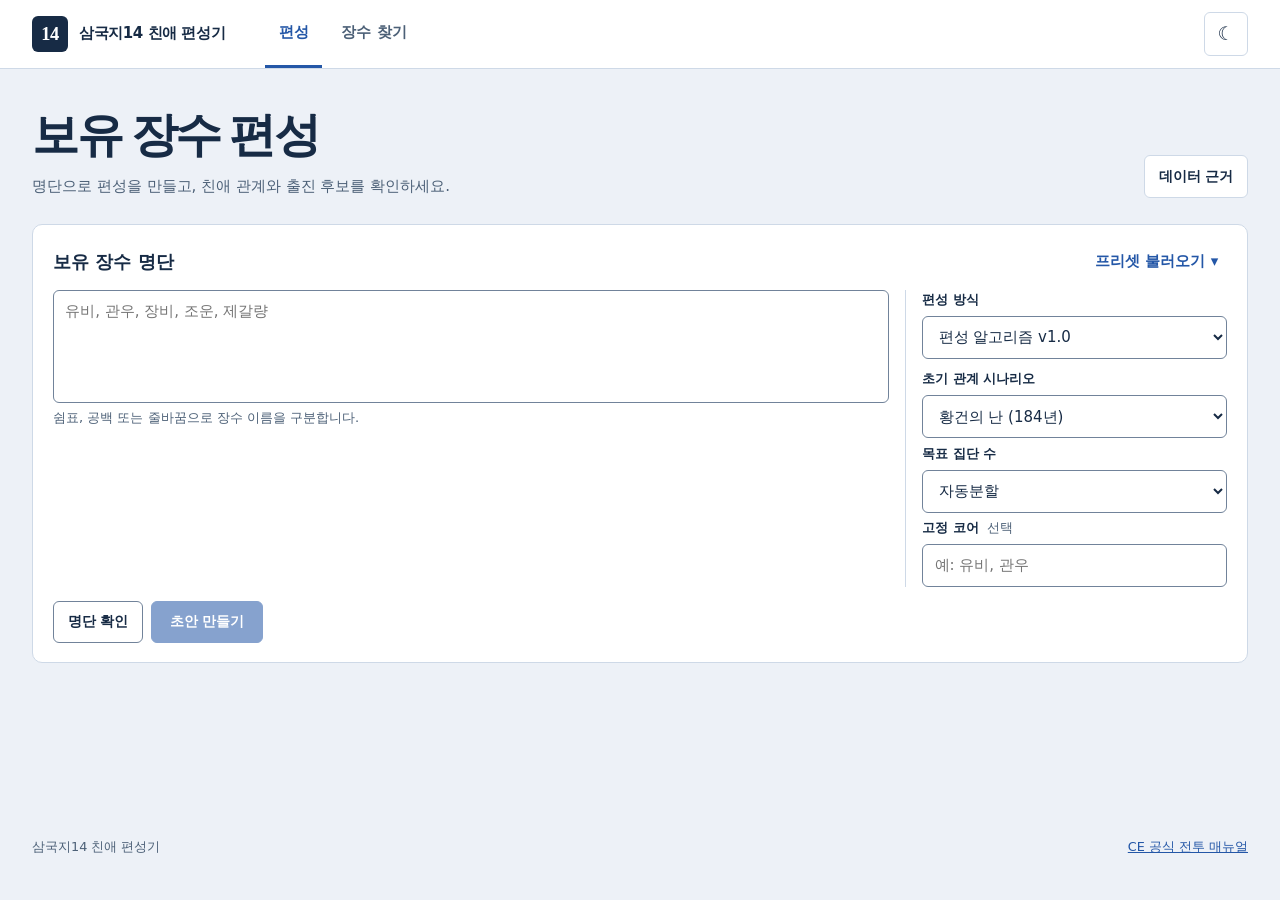
==== commit 6d5bf612: "Build v1.0 field formation planner and three-faction regression cases" ====
--- a/docs/index.html
+++ b/docs/index.html
@@ -13,7 +13,7 @@
           ? theme : (matchMedia("(prefers-color-scheme: dark)").matches ? "dark" : "light");
       })();
     </script>
-    <link rel="stylesheet" href="./styles.css?v=3">
+    <link rel="stylesheet" href="./styles.css?v=4">
   </head>
   <body>
     <a class="skip-link" href="#content">본문으로 이동</a>
@@ -58,6 +58,10 @@
               <p id="rosterHint" class="help">쉼표, 공백 또는 줄바꿈으로 장수 이름을 구분합니다.</p>
             </div>
             <div class="settings">
+              <label for="engineVersion">편성 방식</label>
+              <select id="engineVersion"><option value="field">편성 알고리즘 v1.0</option><option value="legacy">기존 친애 편성</option></select>
+              <label id="scenarioLabel" for="fieldScenario">초기 관계 시나리오</label>
+              <select id="fieldScenario"><option value="01">황건의 난 (184년)</option><option value="06">한중쟁탈전 (217년)</option></select>
               <label for="groupCount">목표 집단 수</label>
               <select id="groupCount">
                 <option value="auto">자동분할</option>
@@ -134,7 +138,7 @@
     </footer>
 
     <script src="./data.js?v=4"></script>
-    <script src="./model.js?v=4"></script>
+    <script src="./model.js?v=5"></script>
     <script src="./roster.js?v=2"></script>
     <script src="./planner.js?v=4"></script>
     <script src="./recommendations.js?v=2"></script>
@@ -142,6 +146,10 @@
     <script src="./ui.js?v=4"></script>
     <script src="./formation-view.js?v=4"></script>
     <script src="./dex.js?v=4"></script>
-    <script src="./app.js?v=4"></script>
+    <script src="./field-model.js?v=1"></script>
+    <script src="./field-planner.js?v=1"></script>
+    <script src="./field-mediation.js?v=1"></script>
+    <script src="./field-view.js?v=1"></script>
+    <script src="./app.js?v=5"></script>
   </body>
 </html>
--- a/docs/styles.css
+++ b/docs/styles.css
@@ -249,3 +249,8 @@
   .button, .member-row, .surface { border-color: ButtonText; }
   .main-nav button[aria-current], .group-switcher button[aria-pressed="true"] { outline: 2px solid Highlight; }
 }
+
+.field-group { padding: 1rem 1.25rem; margin: 1rem 0; }
+.field-group h2, .field-group h3 { margin-top: 0; }
+.field-group summary { cursor: pointer; }
+.field-group .text-button { padding-inline: 0; }
